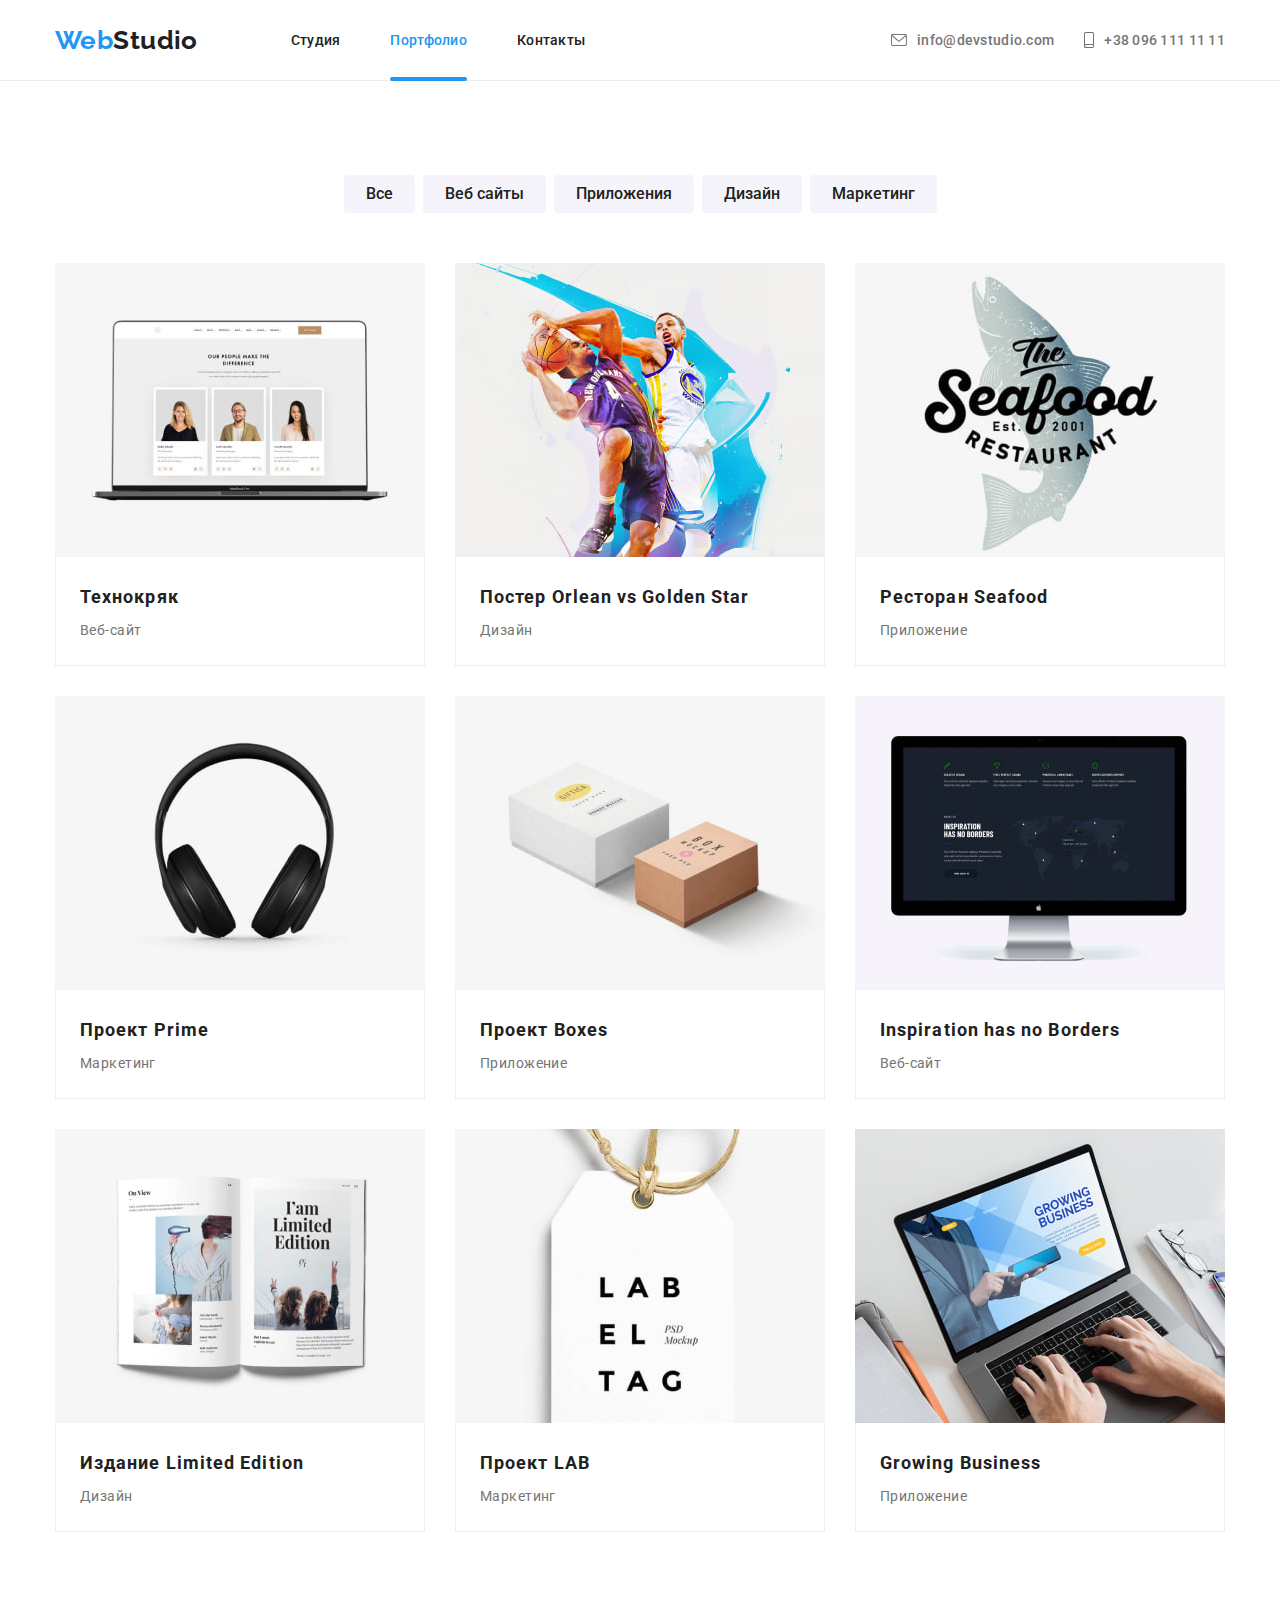
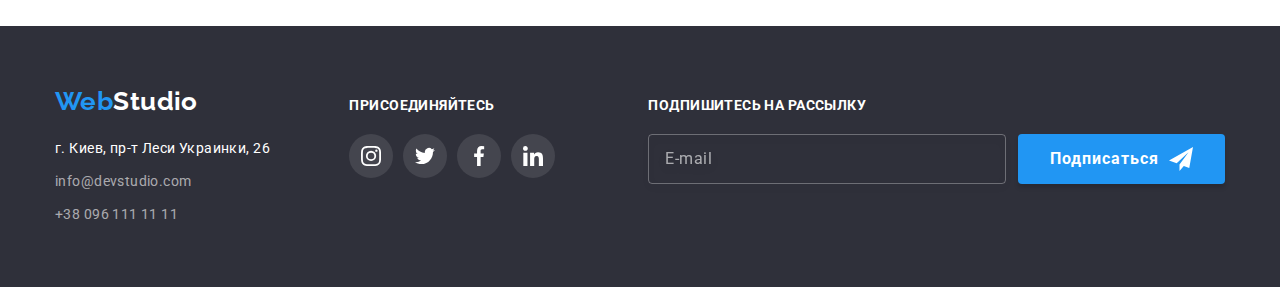
==== portfolio.html @ f42f7c90 "Initial commit" ====
<!DOCTYPE html>
<html lang="ru">
  <head>
    <meta charset="UTF-8" />
    <meta http-equiv="X-UA-Compatible" content="IE=edge" />
    <meta name="viewport" content="width=device-width, initial-scale=1.0" />
    <title>Портфолио</title>
    <link
      href="https://fonts.googleapis.com/css2?family=Raleway:wght@700&family=Roboto:wght@400;500;700;900&display=swap"
      rel="stylesheet"
    />
    <link
      rel="stylesheet"
      href="https://cdnjs.cloudflare.com/ajax/libs/modern-normalize/1.1.0/modern-normalize.min.css"
    />
    <link rel="stylesheet" href="./css/styles.css" />
  </head>
  <body class="body">
    <header class="headder">
      <div class="container header-nav">
        <nav class="nav">
          <a class="logo" href="index.html"
            ><span class="accent-logo" lang="en">Web</span><span lang="en">Studio</span>
          </a>

          <ul class="site-nav">
            <li class="nav-item"><a class="link" href="./index.html">Студия</a></li>
            <li class="nav-item"><a class="link activ" href="./portfolio.html">Портфолио</a></li>
            <li class="nav-item"><a class="link" href="">Контакты</a></li>
          </ul>
        </nav>
        <ul class="contact">
          <li class="contact-item">
            <a class="link" href="emailto:info@devstudio.com" lang="en">
              <svg class="contact-icon" width="16" height="12">
                <use href="./images/icons.svg#icon-mail"></use></svg
              >info@devstudio.com</a
            >
          </li>
          <li class="contact-item">
            <a class="link" href="tel:+380961111111"
              ><svg class="contact-icon" width="10" height="16">
                <use href="./images/icons.svg#icon-smartphone"></use></svg
              >+38 096 111 11 11</a
            >
          </li>
        </ul>
      </div>
    </header>

    <main>
      <section class="portfolio-nav">
        <div class="container">
          <!--скрытый заголовок секции-->
          <h1 class="visually-hidden">Наши проекты</h1>
          <ul class="portfolio-button">
            <li class="item"><button class="button" type="button">Все</button></li>
            <li class="item"><button class="button" type="button">Веб сайты</button></li>
            <li class="item"><button class="button" type="button">Приложения</button></li>
            <li class="item"><button class="button" type="button">Дизайн</button></li>
            <li class="item"><button class="button" type="button">Маркетинг</button></li>
          </ul>

          <ul class="project">
            <li class="card">
              <a class="portfolio" href="">
                <div class="thumb">
                  <img
                    class="img"
                    src="./images/tehnokriak.jpg"
                    alt="Фото на мониторе ноутбука"
                    width="370"
                    height="294"
                  />
                  <p class="img-dropdown">
                    Ресурс предлагает комплексные предложения с разным уровнем функционала и
                    сервисов. Все это позволит посетителю получить исчерпывающие сведения о компании
                    или частном лице.
                  </p>
                </div>
                <div class="project-card">
                  <h2 class="title-project">Технокряк</h2>
                  <p class="title-one">Веб-сайт</p>
                </div>
              </a>
            </li>
            <li class="card">
              <a class="portfolio" href="">
                <div class="thumb">
                  <img
                    class="img"
                    src="./images/basketbol.jpg"
                    alt="Два баскетболиста в прыжке с мячом"
                    width="370"
                    height="294"
                  />
                  <p class="img-dropdown">
                    Ресурс предлагает комплексные предложения с разным уровнем функционала и
                    сервисов. Все это позволит посетителю получить исчерпывающие сведения о компании
                    или частном лице.
                  </p>
                </div>
                <div class="project-card">
                  <h2 class="title-project">Постер <span lang="en">Orlean vs Golden Star</span></h2>
                  <p class="title-one">Дизайн</p>
                </div>
              </a>
            </li>
            <li class="card">
              <a class="portfolio" href="">
                <div class="thumb">
                  <img
                    class="img"
                    src="./images/seafood.jpg"
                    alt="Эмблема ресторана"
                    width="370"
                    height="294"
                  />
                  <p class="img-dropdown">
                    Ресурс предлагает комплексные предложения с разным уровнем функционала и
                    сервисов. Все это позволит посетителю получить исчерпывающие сведения о компании
                    или частном лице.
                  </p>
                </div>
                <div class="project-card">
                  <h2 class="title-project">Ресторан <span lang="en">Seafood</span></h2>
                  <p class="title-one">Приложение</p>
                </div>
              </a>
            </li>
            <li class="card">
              <a class="portfolio" href="">
                <div class="thumb">
                  <img
                    class="img"
                    src="./images/headphone.jpg"
                    alt="Наушники"
                    width="370"
                    height="294"
                  />
                  <p class="img-dropdown">
                    Ресурс предлагает комплексные предложения с разным уровнем функционала и
                    сервисов. Все это позволит посетителю получить исчерпывающие сведения о компании
                    или частном лице.
                  </p>
                </div>
                <div class="project-card">
                  <h2 class="title-project">Проект <span lang="en">Prime</span></h2>
                  <p class="title-one">Маркетинг</p>
                </div>
              </a>
            </li>
            <li class="card">
              <a class="portfolio" href="">
                <div class="thumb">
                  <img class="img" src="./images/box.jpg" alt="Коробки" width="370" height="294" />
                  <p class="img-dropdown">
                    Ресурс предлагает комплексные предложения с разным уровнем функционала и
                    сервисов. Все это позволит посетителю получить исчерпывающие сведения о компании
                    или частном лице.
                  </p>
                </div>
                <div class="project-card">
                  <h2 class="title-project">Проект <span lang="en">Boxes</span></h2>
                  <p class="title-one">Приложение</p>
                </div>
              </a>
            </li>
            <li class="card">
              <a class="portfolio" href="">
                <div class="thumb">
                  <img
                    class="img"
                    src="./images/monitor.jpg"
                    alt="Монитор"
                    width="370"
                    height="294"
                  />
                  <p class="img-dropdown">
                    Ресурс предлагает комплексные предложения с разным уровнем функционала и
                    сервисов. Все это позволит посетителю получить исчерпывающие сведения о компании
                    или частном лице.
                  </p>
                </div>
                <div class="project-card">
                  <h2 class="title-project" lang="en">Inspiration has no Borders</h2>
                  <p class="title-one">Веб-сайт</p>
                </div>
              </a>
            </li>
            <li class="card">
              <a class="portfolio" href="">
                <div class="thumb">
                  <img
                    class="img"
                    src="./images/book.jpg"
                    alt="Раскрытая книга"
                    width="370"
                    height="294"
                  />
                  <p class="img-dropdown">
                    Ресурс предлагает комплексные предложения с разным уровнем функционала и
                    сервисов. Все это позволит посетителю получить исчерпывающие сведения о компании
                    или частном лице.
                  </p>
                </div>
                <div class="project-card">
                  <h2 class="title-project">Издание <span lang="en">Limited Edition</span></h2>
                  <p class="title-one">Дизайн</p>
                </div>
              </a>
            </li>
            <li class="card">
              <a class="portfolio" href="">
                <div class="thumb">
                  <img class="img" src="./images/lab.jpg" alt="Бирка" width="370" height="294" />
                  <p class="img-dropdown">
                    Ресурс предлагает комплексные предложения с разным уровнем функционала и
                    сервисов. Все это позволит посетителю получить исчерпывающие сведения о компании
                    или частном лице.
                  </p>
                </div>
                <div class="project-card">
                  <h2 class="title-project">Проект <span lang="en">LAB</span></h2>
                  <p class="title-one">Маркетинг</p>
                </div>
              </a>
            </li>
            <li class="card">
              <a class="portfolio" href="">
                <div class="thumb">
                  <img
                    class="img"
                    src="./images/laptop.jpg"
                    alt="Человек работает за ноутбуком"
                    width="370"
                    height="294"
                  />
                  <p class="img-dropdown">
                    Ресурс предлагает комплексные предложения с разным уровнем функционала и
                    сервисов. Все это позволит посетителю получить исчерпывающие сведения о компании
                    или частном лице.
                  </p>
                </div>
                <div class="project-card">
                  <h2 class="title-project" lang="en">Growing Business</h2>
                  <p class="title-one">Приложение</p>
                </div>
              </a>
            </li>
          </ul>
        </div>
      </section>
    </main>

    <footer class="footer">
      <div class="container footer-container">
        <div class="footer-address">
          <a class="logo" href="index.html"
            ><span class="accent-logo" lang="en">Web</span><span lang="en">Studio</span>
          </a>
          <address class="address">
            <p class="location">г. Киев, пр-т Леси Украинки, 26</p>
            <ul class="address-footer">
              <li class="footer-link">
                <a class="link" href="emailto:info@devstudio.com" lang="en">info@devstudio.com</a>
              </li>
              <li class="footer-link">
                <a class="link" href="tel:+380961111111">+38 096 111 11 11</a>
              </li>
            </ul>
          </address>
        </div>

        <div class="join">
          <h2 class="join-title">присоединяйтесь</h2>
          <ul class="socials">
            <li class="social-item footter-item">
              <a href="https://www.instagram.com/" class="social-links"
                ><svg class="socials-icon footter-icon" width="20" height="20">
                  <use href="./images/icons.svg#icon-instagram"></use></svg
              ></a>
            </li>
            <li class="social-item footter-item">
              <a href="https://twitter.com/" class="social-links"
                ><svg class="socials-icon footter-icon" width="20" height="20">
                  <use href="./images/icons.svg#icon-twitter"></use></svg
              ></a>
            </li>
            <li class="social-item footter-item">
              <a href="https://www.facebook.com/" class="social-links"
                ><svg class="socials-icon footter-icon" width="20" height="20">
                  <use href="./images/icons.svg#icon-facebook"></use></svg
              ></a>
            </li>
            <li class="social-item footter-item">
              <a href="https://www.linkedin.com/" class="social-links"
                ><svg class="socials-icon footter-icon" width="20" height="20">
                  <use href="./images/icons.svg#icon-linkedin"></use></svg
              ></a>
            </li>
          </ul>
        </div>

        <form name="footter-mail">
          <h2 class="join-title">Подпишитесь на рассылку</h2>

          <div class="footter-group" role="group">
            <label for="user_email"></label>
            <input
              required
              class="footter-mail"
              type="email"
              name="email"
              id="user_email"
              placeholder="E-mail"
            />
            <button class="button-hero footter-button" type="submit">
              Подписаться<svg class="footer-icon" width="24" height="24">
                <use href="./images/icons.svg#icon-footter-send"></use>
              </svg>
            </button>
          </div>
        </form>
      </div>
    </footer>
  </body>
</html>
---- css/styles.css ----
:root {
  --primary-text-color: #757575;
  --title-text-color: #212121;
  --accent-color: #2196f3;
  --primary-white-color: #ffffff;
  --background-second-color: #f5f4fa;
  --address-footer-color: rgba(255, 255, 255, 0.6);
  --background-hero-footer: #2f303a;
  --border-hedder-color: #ececec;
  --border-cards-portfolio: #eeeeee;
  --button-focus-color: #188ce8;
  --box-shadow-port: 0px 3px 1px rgba(0, 0, 0, 0.1), 0px 1px 2px rgba(0, 0, 0, 0.08),
    0px 2px 2px rgba(0, 0, 0, 0.12);
  --backgroud-hero: #c4c4c4;
  --icon-color: #afb1b8;
  --footer-social-color: rgba(255, 255, 255, 0.1);
  --background-work-desc: rgba(47, 48, 58, 0.8);
  --background-portfolio-img: rgba(33, 150, 243, 0.9);
  --background-backdrop: rgba(0, 0, 0, 0.2);
  --box-shadow-modal: 0px 1px 3px rgba(0, 0, 0, 0.12), 0px 1px 1px rgba(0, 0, 0, 0.14),
    0px 2px 1px rgba(0, 0, 0, 0.2);
  --border-model-button: rgba(0, 0, 0, 0.1);
  --background
  --border-footter-mail: rgba(255, 255, 255, 0.3);
  --button-shadow: 0px 4px 4px rgba(0, 0, 0, 0.15);
  --border-form: rgba(33, 33, 33, 0.2);
  --placeholder-color: rgba(117, 117, 117, 0.5);
  --modal-button: #000000;
  --portfolio-box-shadow: 0px 1px 1px rgba(0, 0, 0, 0.12), 0px 4px 4px rgba(0, 0, 0, 0.06),
    1px 4px 6px rgba(0, 0, 0, 0.16);
}


h1,
h2,
h3,
p,
ul {
  margin-top: 0;
  margin-bottom: 0;
  padding-left: 0;
}
.body {
  font-family: roboto, sans-serif;
  font-size: 14px;
  line-height: 1.71;
  letter-spacing: 0.03em;
  background-color: var(--primary-white-color);
  color: var(--primary-text-color);
}

ul {
  list-style: none;
}

.container {
  margin-left: auto;
  margin-right: auto;
  width: 1200px;
  padding-left: 15px;
  padding-right: 15px;
}

/*Шапка сайта*/
.header-nav {
  display: flex;
  align-items: center;
}
.nav {
  display: flex;
  align-items: center;
}
.site-nav {
  display: flex;
  margin-left: 93px;
}

.nav-item + .nav-item {
  margin-left: 50px;
}

.contact {
  display: flex;
  margin-left: auto;
}

.contact-item + .contact-item {
  margin-left: 30px;
}

.headder {
  border-bottom: 1px solid var(--border-hedder-color);
}

.headder .logo {
  padding-top: 25px;
  padding-bottom: 24px;
}
.logo {
  font-family: raleway, sans-serif;
  font-weight: 700;
  font-size: 26px;
  line-height: 1.19;
  text-decoration: none;
  color: var(--title-text-color);
  transition: color 250ms cubic-bezier(0.4, 0, 0.2, 1);
}

.logo:hover,
.logo:focus {
  color: var(--accent-color);
}

.accent-logo {
  color: var(--accent-color);
}

.site-nav .link {
  display: block;
  padding-top: 32px;
  padding-bottom: 32px;
  font-weight: 500;
  line-height: 1.17;
  letter-spacing: 0.02em;
  text-decoration: none;
  color: var(--title-text-color);
  transition: color 250ms cubic-bezier(0.4, 0, 0.2, 1);
}

.site-nav .link:hover,
.site-nav .link:focus {
  color: var(--accent-color);
}
.contact .link {
  display: block;
  font-weight: 500;
  line-height: 1.17;
  letter-spacing: 0.02em;
  text-decoration: none;
  color: var(--primary-text-color);
  transition: color 250ms cubic-bezier(0.4, 0, 0.2, 1);
}
.contact .link:hover,
.contact .link:focus {
  color: var(--accent-color);
}
.site-nav .activ {
  color: var(--accent-color);
}

.nav-item {
  position: relative;
}

.site-nav .activ::after {
  position: absolute;
  content: '';
  height: 4px;
  width: 100%;
  left: 0;
  bottom: -1px;
  border-radius: 2px;
  background-color: var(--accent-color);
}

.contact-item {
  display: flex;
  align-items: center;
}
.contact-item .link {
  display: flex;
  align-items: center;
  padding-top: 32px;
  padding-bottom: 32px;
}

.contact .contact-icon {
  margin-right: 10px;
  fill: currentColor;
}

/*секция hero*/
.hero {
  margin-left: auto;
  margin-right: auto;
  padding-top: 200px;
  padding-bottom: 200px;
  background-image: linear-gradient(to right, rgba(47, 48, 58, 0.4), rgba(47, 48, 58, 0.4)),
    url(../images/hero-background.jpg);
  background-repeat: no-repeat;
  background-position: center;
  background-size: cover;
  height: 600px;
  max-width: 1600px;
  text-align: center;
  background-color: var(--backgroud-hero);
}

.hero-title {
  margin-bottom: 30px;
  font-weight: 900;
  font-size: 44px;
  line-height: 1.36;
  letter-spacing: 0.06em;
  text-transform: uppercase;
  color: var(--primary-white-color);
}
.button-hero {
  padding: 10px 32px;
  border: none;
  border-radius: 4px;
  cursor: pointer;
  font-weight: 700;
  font-size: 16px;
  line-height: 1.88;
  letter-spacing: 0.06em;
  background-color: var(--accent-color);
  box-shadow: var(--button-shadow);
  color: var(--primary-white-color);
  transition: background-color 250ms cubic-bezier(0.4, 0, 0.2, 1);
  font-family: inherit; 
 }
.button-hero:hover,
.button-hero:focus {
  background-color: var(--button-focus-color);
}

/*секция benefits*/
.feature-list {
  display: flex;
}
.feature-list .item + .item {
  margin-left: 30px;
}

.benefits {
  padding-top: 94px;
  padding-bottom: 94px;
}
.visually-hidden {
  position: absolute;
  width: 1px;
  height: 1px;
  margin: -1px;
  border: 0;
  padding: 0;
  white-space: nowrap;
  clip-path: inset(100%);
  clip: rect(0 0 0 0);
  overflow: hidden;
}

.feature {
  display: flex;
  align-items: center;
  justify-content: center;
  background-color: var(--background-second-color);
  width: 270px;
  height: 120px;
  margin-bottom: 30px;
}

.feature-list .item {
  width: 270px;
}
.feature-list .title {
  font-weight: 700;
  font-size: 14px;
  line-height: 1.14;
  text-transform: uppercase;
  margin-bottom: 10px;
}

/*секция work*/
.work-img {
  display: flex;
  max-width: 100%;
}
.work-img .item + .item {
  margin-left: 30px;
}
.work {
  padding-bottom: 94px;
}

.section-title {
  font-weight: 700;
  font-size: 36px;
  line-height: 1.17;
  margin-bottom: 50px;
}
.work .thumb {
  position: relative;
}

.img-desc {
  display: flex;
  justify-content: center;
  align-items: center;
  position: absolute;
  left: 0;
  bottom: 0;
  width: 100%;
  height: 70px;
  background-color: var(--background-work-desc);
  font-weight: 700;
  line-height: 1.14;
  text-transform: uppercase;
  color: var(--primary-white-color);
}

/*секция our-team*/
.team {
  display: flex;
}
.photo + .photo {
  margin-left: 30px;
}
.our-team {
  padding-top: 94px;
  padding-bottom: 94px;
  background-color: var(--background-second-color);
}
.section-title {
  text-align: center;
  margin-bottom: 50px;
  color: var(--title-text-color);
}
.photo {
  width: 270px;
  box-shadow: 0px 1px 3px rgba(0, 0, 0, 0.12), 0px 1px 1px rgba(0, 0, 0, 0.14),
    0px 2px 1px rgba(0, 0, 0, 0.2);
}
.img {
  display: block;
  max-width: 100%;
  height: auto;
}
.team-photo {
  padding: 30px 32px;
  border-radius: 0px 0px 4px 4px;
  background-color: var(--primary-white-color);
}
.team .title {
  font-weight: 500;
  font-size: 16px;
  line-height: 1.19;
  margin-bottom: 10px;
  text-align: center;
  color: var(--title-text-color);
}
.team .position {
  font-size: 16px;
  line-height: 1.19;
  text-align: center;
  margin-bottom: 16px;
}
.feature-list .title {
  color: var(--title-text-color);
}

.socials {
  display: flex;
  width: 206px;
  height: 44px;
}

.social-item:not(:last-child) {
  margin-right: 10px;
}

.social-links {
  display: flex;
  justify-content: center;
  align-items: center;
  border-radius: 50%;
  width: 44px;
  height: 44px;
  fill: var(--icon-color);
  transition: fill 250ms cubic-bezier(0.4, 0, 0.2, 1), background-color 250ms cubic-bezier(0.4, 0, 0.2, 1);
}
.social-links:hover,
.social-links:focus {
  fill: var(--primary-white-color);
  background-color: var(--accent-color);
}

/*clients*/
.clients {
  padding-top: 94px;
  padding-bottom: 94px;
}
.clients-list {
  display: flex;
  justify-content: center;
  align-items: center;
}

.clients-links {
  display: flex;
  border: 1px solid var(--icon-color);
  border-radius: 4px;
  width: 170px;
  height: 92px;
  justify-content: center;
  align-items: center;
  fill: var(--icon-color);
  transition: fill 250ms cubic-bezier(0.4, 0, 0.2, 1), border 250ms cubic-bezier(0.4, 0, 0.2, 1);
}
.clients-item:not(:last-child) {
  margin-right: 30px;
}
.clients-links:hover,
.clients-links:focus {
  border: 1px solid var(--accent-color);
  fill: var(--accent-color);
}

/*footer*/
.footer-container {
  display: flex;
  align-items: baseline;
}
.footer-address {
  margin-right: 70px;
  width: 231px;
}

.footer .logo {
  display: block;
  margin-bottom: 20px;
  color: var(--primary-white-color);
  transition: color 250ms cubic-bezier(0.4, 0, 0.2, 1);
}
.footer .logo:hover,
.footer .logo:focus {
  color: var(--accent-color);
}
.footer {
  padding-top: 60px;
  padding-bottom: 60px;
  background-color: var(--background-hero-footer);
}
.address {
  font-style: normal;
}

.footer .location {
  margin-bottom: 9px;
  color: var(--primary-white-color);
}
.address-footer .link {
  display: inline-block;
  text-decoration: none;
  color: var(--address-footer-color);
  transition: color 250ms cubic-bezier(0.4, 0, 0.2, 1);
}
.address-footer .link:hover,
.address-footer .link:focus {
  color: var(--accent-color);
}
.footer-link:not(:last-child) {
  margin-bottom: 9px;
}
.join {
  margin-right: 93px;
  width: 206px;
}
.join-title {
  margin-bottom: 20px;
  color: var(--primary-white-color);
  font-weight: 700;
  font-size: 14px;
  line-height: 1.14;
  text-transform: uppercase;
}

.footter-item {
  border-radius: 50%;
  background-color: var(--footer-social-color);
}
.footter-icon {
  fill: var(--primary-white-color);
}

.footter-group {
  display: flex;
}

.footter-mail {
  padding: 15px 16px;
  margin-right: 12px;
  width: 358px;
  height: 50px;
  background-color: var(--background-footter-mail);
  border: 1px solid rgba(255, 255, 255, 0.3);
  filter: drop-shadow(0px 4px 4px rgba(0, 0, 0, 0.15));
  border-radius: 4px;
  transition: border 250ms cubic-bezier(0.4, 0, 0.2, 1);
}
.footter-mail::placeholder {
  font-size: 16px;
  line-height: 1.25;
  letter-spacing: 0.03em;
  color: var(--address-footer-color);
}
.footter-mail:hover,
.footter-mail:focus {
  border: 1px solid var(--accent-color);
}
.footter-button {
  display: flex;
  justify-content: center;
  align-items: center;
  }
.footer-icon{
  margin-left: 10px;
}


/*Страница Портфолио*/

.portfolio-nav {
  padding-top: 94px;
  padding-bottom: 94px;
}
.portfolio {
  text-decoration: none;
}
/*кнопки навигации портфолио*/
.portfolio-button {
  display: flex;
  justify-content: center;
  margin-bottom: 50px;
}
.portfolio-button .item + .item {
  margin-left: 8px;
}

.portfolio-nav .button {
  border: none;
  border-radius: 4px;
  font-family: inherit;
  font-weight: 500;
  font-size: 16px;
  line-height: 1.63;
  cursor: pointer;
  text-align: center;
  padding: 6px 22px;
  display: block;
  background-color: var(--background-second-color);
  color: var(--title-text-color);
  transition: background-color 250ms cubic-bezier(0.4, 0, 0.2, 1),
    color 250ms cubic-bezier(0.4, 0, 0.2, 1), box-shadow 250ms cubic-bezier(0.4, 0, 0.2, 1);
}
.portfolio-nav .button:hover,
.portfolio-nav .button:focus {
  background-color: var(--accent-color);
  color: var(--primary-white-color);
  box-shadow: var(--box-shadow-port);
}

/*секция картинок-ссылок*/
.project {
  display: flex;
  flex-wrap: wrap;
}

.project .card {
  width: calc((100% - 60px) / 3);
  margin-right: 30px;
  margin-bottom: 30px;
}

.card .portfolio {
  display: block;
  transition: box-shadow 250ms cubic-bezier(0.4, 0, 0.2, 1);
}

.card .portfolio:hover,
.card .portfolio:focus {
  box-shadow: var(--portfolio-box-shadow);
}

.project .card:nth-child(3n) {
  margin-right: 0;
}
.project .card:nth-last-child(-n + 3) {
  margin-bottom: 0px;
}

.project .title-project {
  font-size: 18px;
  line-height: 2;
  letter-spacing: 0.06em;
  margin-bottom: 4px;
  color: var(--title-text-color);
}
.project .title-one {
  color: var(--primary-text-color);
}
.project-card {
  padding: 22px 24px;
  border-left: 1px solid var(--border-cards-portfolio);
  border-right: 1px solid var(--border-cards-portfolio);
  border-bottom: 1px solid var(--border-cards-portfolio);
}
.portfolio .thumb {
  position: relative;
  overflow: hidden;
}

.img-dropdown {
  position: absolute;
  display: flex;
  justify-content: center;
  align-items: center;
  padding: 63px 24px;
  top: 0;
  left: 0;
  width: 100%;
  height: 100%;
  background-color: var(--background-portfolio-img);
  font-size: 18px;
  line-height: 1.56;
  color: var(--primary-white-color);
  transform: translateY(100%);
  transition: transform 250ms cubic-bezier(0.4, 0, 0.2, 1);
}
.card .portfolio:hover .img-dropdown,
.card .portfolio:focus .img-dropdown {
  transform: translateY(0);
}

/*модальное окно*/
.backdrop {
  position: fixed;
  top: 0;
  left: 0;
  width: 100%;
  height: 100%;
  background-color: var(--background-backdrop);
  opacity: 1;
  transition: opacity 250ms cubic-bezier(0.4, 0, 0.2, 1), visibility 250ms cubic-bezier(0.4, 0, 0.2, 1);
}
.backdrop.is-hidden {
  visibility: hidden;
  opacity: 0;
  pointer-events: none;
}

.backdrop.is-hidden .modal {
  transform: translate(-50%, -50%) scale(0);
}

.modal {
  padding: 40px;
  position: absolute;
  top: 50%;
  left: 50%;
  min-width: 528px;
  min-height: 581px;
  background-color: var(--primary-white-color);
  box-shadow: var(--box-shadow-modal);
  border-radius: 4px;
  opacity: 1;
  transform: translate(-50%, -50%) scale(1);
  transition: transform 250ms cubic-bezier(0.4, 0, 0.2, 1);
}

.modal-button {
  display: flex;
  justify-content: center;
  align-items: center;
  position: absolute;
  padding: 0;
  top: 8px;
  right: 8px;
  width: 30px;
  height: 30px;
  border: 1px solid var(--border-model-button);
  border-radius: 50%;
  background-color: var(--primary-white-color);
  cursor: pointer;
  fill: var(--modal-button);
  transition: fill 250ms cubic-bezier(0.4, 0, 0.2, 1);
}
.modal-button:hover,
.modal-button:focus {
  fill: var(--accent-color);
}

.modal-title {
  margin-bottom: 12px;
  color: var(--title-text-color);
  font-weight: 700;
  font-size: 20px;
  line-height: 1.15;
  text-align: center;
  letter-spacing: 0.03em;
}
.form {
  text-align: center;
}
.form-field {
  display: flex;
  flex-direction: column;
  margin-bottom: 10px;
 }
 
.input {
  padding: 12px 16px 12px 42px;
  width: 100%;
  height: 40px;
  border: 1px solid var(--border-form);
  border-radius: 4px;
  cursor: pointer;
  transition: border 250ms cubic-bezier(0.4, 0, 0.2, 1), outline-color 250ms cubic-bezier(0.4, 0, 0.2, 1), fill 250ms cubic-bezier(0.4, 0, 0.2, 1);
} 

.input:hover,
.input:focus {
  border: 1px solid var(--accent-color);
  outline-color: var(--accent-color);
  }

.input:focus-within > .form-icon {
  fill: var(--accent-color);
} 
.input:hover ~ .form-icon {
  fill: var(--accent-color);
} 

.input-thumb {
  position: relative;
 } 
 .form-icon {
  position: absolute;
  top: 50%;
  left: 12px;
  transform: translateY(-50%); 
  cursor: pointer;
  fill: var(--title-text-color);
  transition: fill 250ms cubic-bezier(0.4, 0, 0.2, 1);
 } 

.textarea {
  padding: 12px 16px;
  border: 1px solid var(--border-form);
  border-radius: 4px;
  resize: none;
  width: 100%;
  height: 120px;
  cursor: pointer;
  transition: border 250ms cubic-bezier(0.4, 0, 0.2, 1), outline-color 250ms cubic-bezier(0.4, 0, 0.2, 1);
}

.textarea::placeholder {
  font-size: 12px;
  line-height: 1.17;
  letter-spacing: 0.01em;
  color: var(--placeholder-color);
}
.textarea:hover,
.textarea:focus {
  border: 1px solid var(--accent-color);
  outline-color: var(--accent-color);
  }
.form-comment {
  margin-bottom: 20px;
}
.form-checkbox {
  margin-bottom: 30px;
}
.icon-check{
  margin-right: 4px; 
  width: 16px;
  height: 15px;
  border: 2px solid var(--title-text-color);
  border-radius: 2px;
}
.license:checked + .icon-check{
  background-color: var(--accent-color);
  border-color: var(--accent-color);
  background-origin: border-box;
}
.license:focus + .icon-check{
  border-color: var(--accent-color);
}
.form-text {
  text-align: left;
  margin-bottom: 4px;
  font-size: 12px;
  line-height: 1.17;
  letter-spacing: 0.01em;
  color: var(--primary-text-color);
}
.form-license {
  display: flex;
  align-items: center;
  justify-content: center;
  font-size: 14px;
  line-height: 1.17;
  letter-spacing: 0.03em;
  color: var(--primary-text-color);
  cursor: pointer;
}
.conditions {
  color: var(--accent-color);
  text-decoration-line: underline;
}

.license {
  appearance:none;
  position: absolute;
}
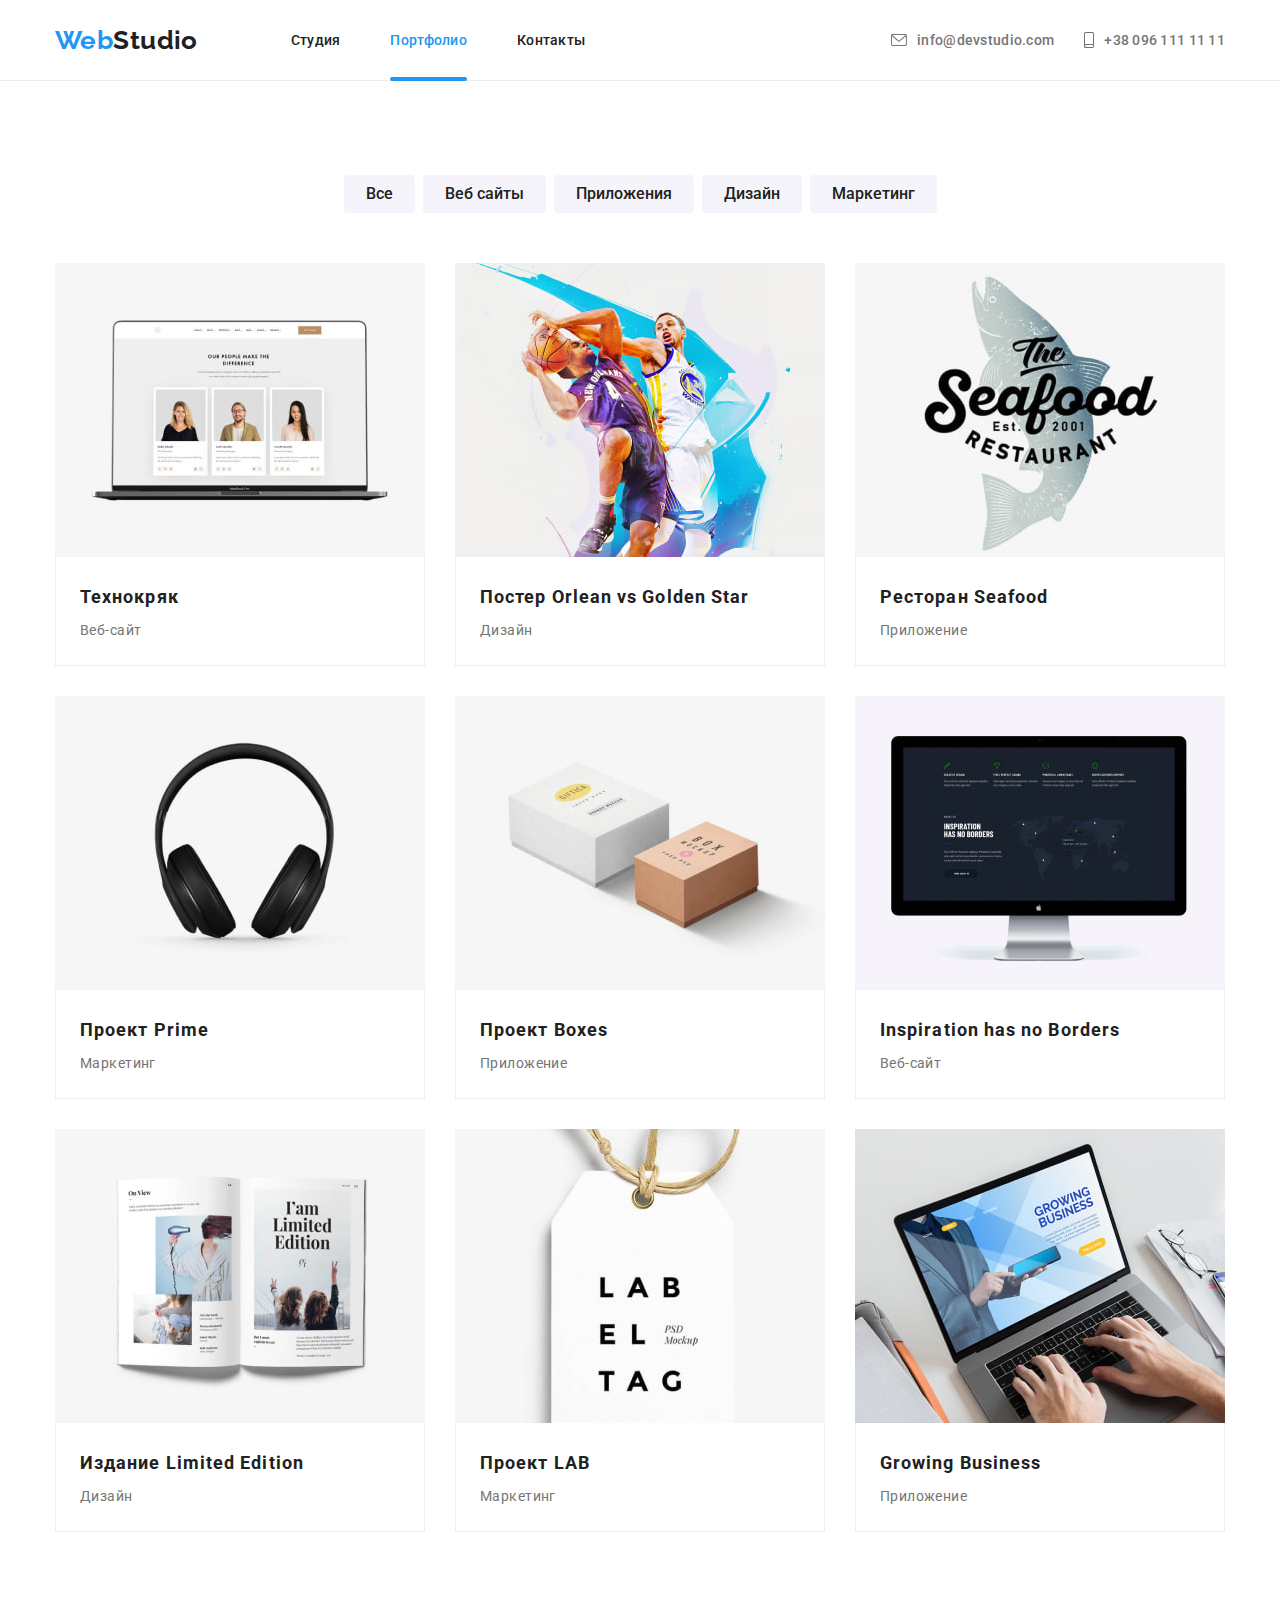
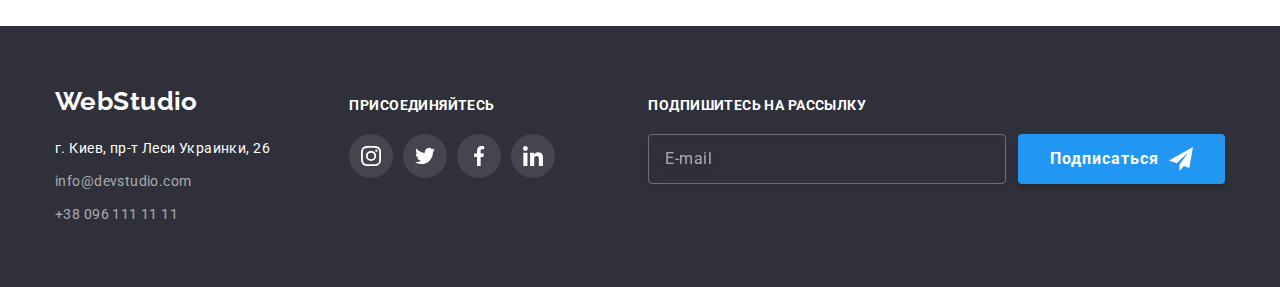
==== commit 2876261d: "BEM site-nav" ====
--- a/portfolio.html
+++ b/portfolio.html
@@ -17,18 +17,23 @@
   </head>
   <body class="body">
     <header class="headder">
-      <div class="container header-nav">
+      <div class="container headder__container">
         <nav class="nav">
-          <a class="logo" href="index.html"
-            ><span class="accent-logo" lang="en">Web</span><span lang="en">Studio</span>
+          <a class="logo headder__logo" href="index.html"
+            ><span class="logo--accent" lang="en">Web</span><span lang="en">Studio</span>
           </a>
 
           <ul class="site-nav">
-            <li class="nav-item"><a class="link" href="./index.html">Студия</a></li>
-            <li class="nav-item"><a class="link activ" href="./portfolio.html">Портфолио</a></li>
-            <li class="nav-item"><a class="link" href="">Контакты</a></li>
+            <li class="site-nav__item">
+              <a class="site-nav__link" href="./index.html">Студия</a>
+            </li>
+            <li class="site-nav__item">
+              <a class="site-nav__link site-nav__link--activ" href="./portfolio.html">Портфолио</a>
+            </li>
+            <li class="site-nav__item"><a class="site-nav__link" href="">Контакты</a></li>
           </ul>
         </nav>
+
         <ul class="contact">
           <li class="contact-item">
             <a class="link" href="emailto:info@devstudio.com" lang="en">
--- a/css/styles.css
+++ b/css/styles.css
@@ -62,7 +62,7 @@
 }
 
 /*Шапка сайта*/
-.header-nav {
+.headder__container {
   display: flex;
   align-items: center;
 }
@@ -75,7 +75,7 @@
   margin-left: 93px;
 }
 
-.nav-item + .nav-item {
+.site-nav__item + .site-nav__item {
   margin-left: 50px;
 }
 
@@ -92,7 +92,7 @@
   border-bottom: 1px solid var(--border-hedder-color);
 }
 
-.headder .logo {
+.headder__logo {
   padding-top: 25px;
   padding-bottom: 24px;
 }
@@ -111,11 +111,11 @@
   color: var(--accent-color);
 }
 
-.accent-logo {
+.logo--accent {
   color: var(--accent-color);
 }
 
-.site-nav .link {
+.site-nav__link {
   display: block;
   padding-top: 32px;
   padding-bottom: 32px;
@@ -127,8 +127,8 @@
   transition: color 250ms cubic-bezier(0.4, 0, 0.2, 1);
 }
 
-.site-nav .link:hover,
-.site-nav .link:focus {
+.site-nav__link:hover,
+.site-nav__link:focus {
   color: var(--accent-color);
 }
 .contact .link {
@@ -144,15 +144,16 @@
 .contact .link:focus {
   color: var(--accent-color);
 }
-.site-nav .activ {
+
+.site-nav__item {
+  position: relative;
+}
+
+.site-nav__link--activ {
   color: var(--accent-color);
 }
 
-.nav-item {
-  position: relative;
-}
-
-.site-nav .activ::after {
+.site-nav__link--activ::after {
   position: absolute;
   content: '';
   height: 4px;
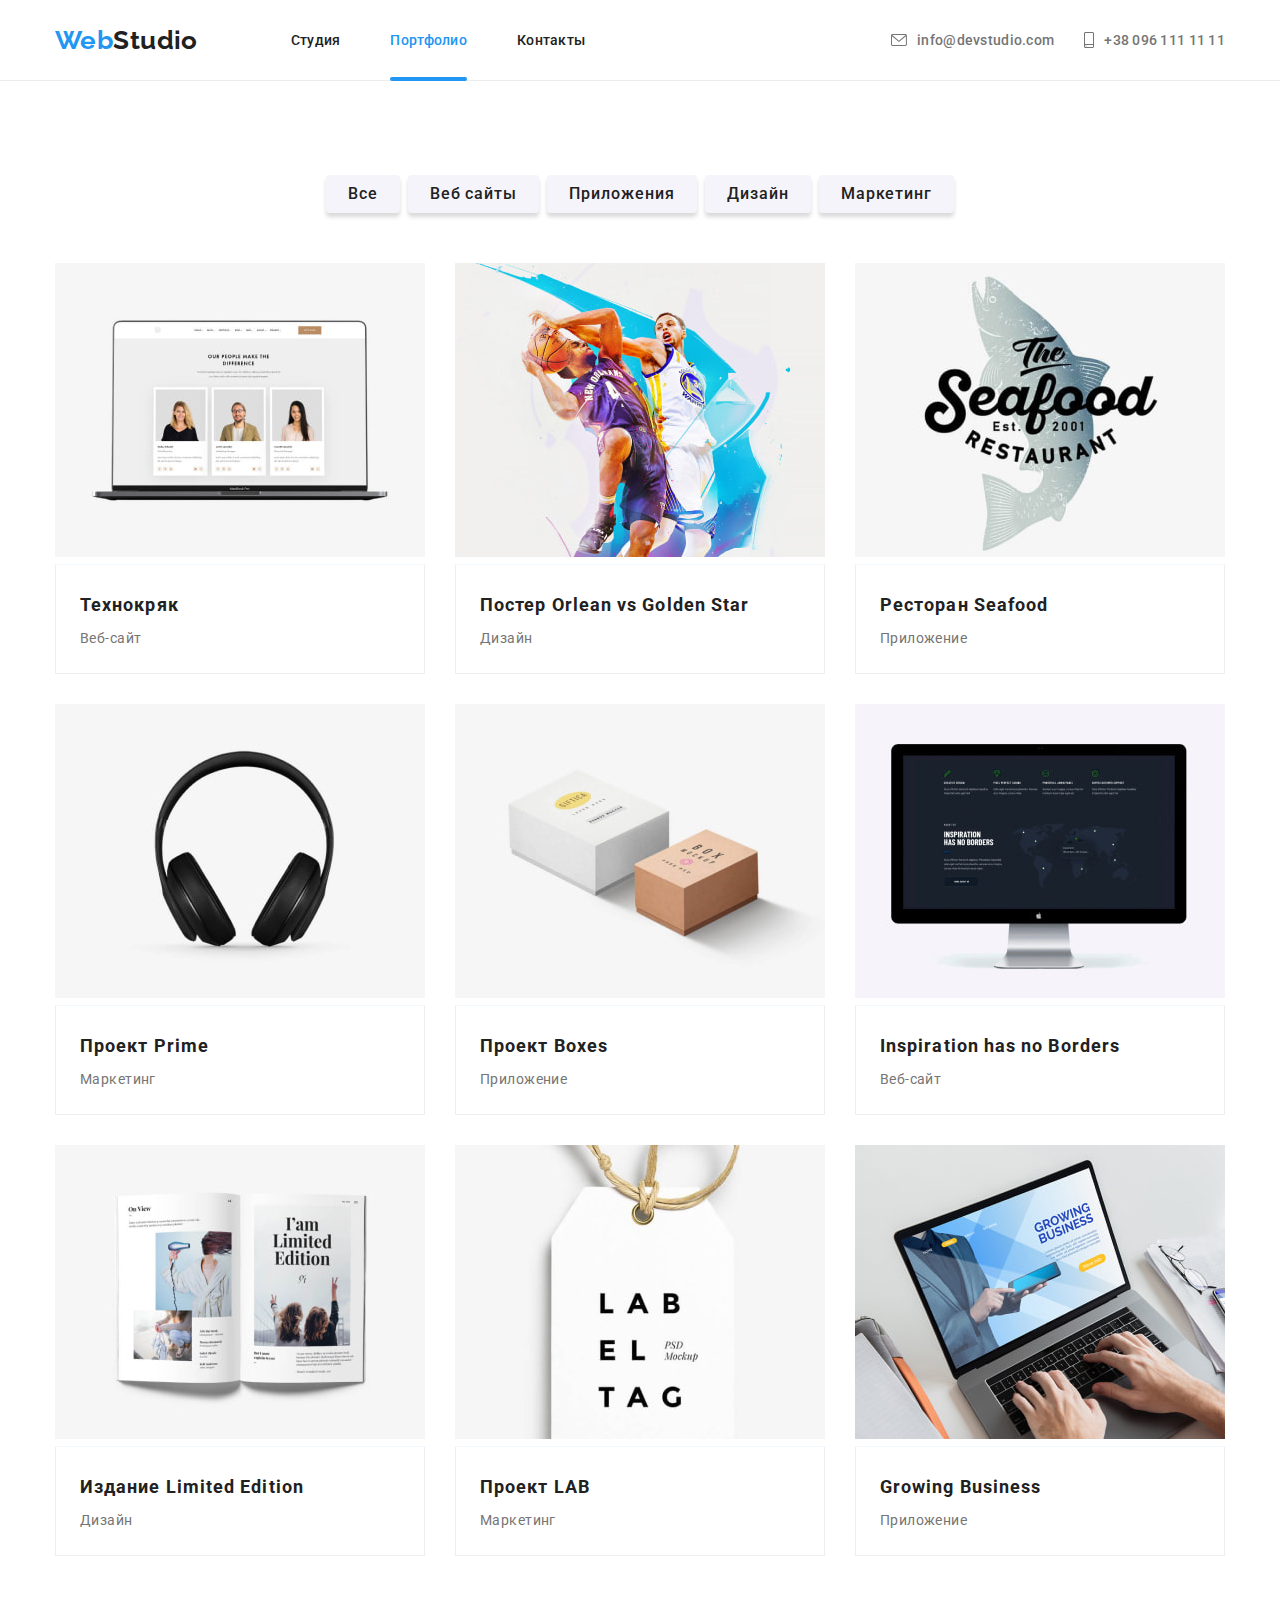
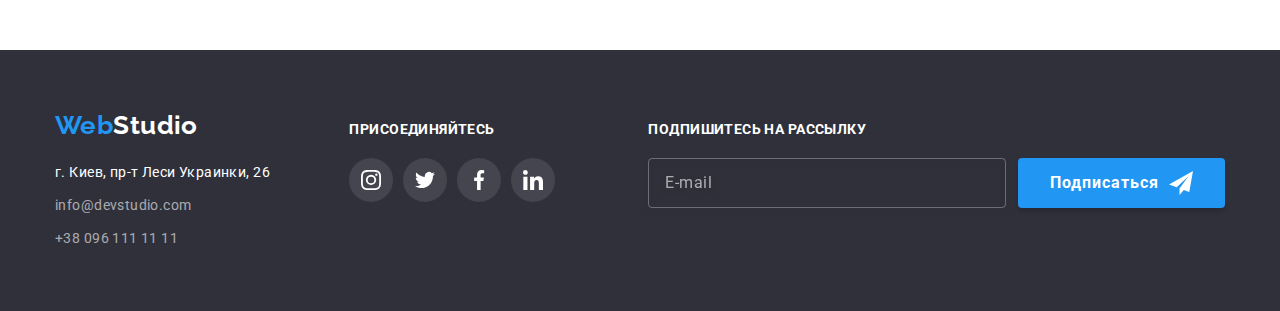
==== commit f97a99df: "BEM index.html" ====
--- a/portfolio.html
+++ b/portfolio.html
@@ -35,16 +35,16 @@
         </nav>
 
         <ul class="contact">
-          <li class="contact-item">
-            <a class="link" href="emailto:info@devstudio.com" lang="en">
-              <svg class="contact-icon" width="16" height="12">
+          <li class="contact__item">
+            <a class="contact__link" href="emailto:info@devstudio.com" lang="en">
+              <svg class="contact__icon" width="16" height="12">
                 <use href="./images/icons.svg#icon-mail"></use></svg
               >info@devstudio.com</a
             >
           </li>
-          <li class="contact-item">
-            <a class="link" href="tel:+380961111111"
-              ><svg class="contact-icon" width="10" height="16">
+          <li class="contact__item">
+            <a class="contact__link" href="tel:+380961111111"
+              ><svg class="contact__icon" width="10" height="16">
                 <use href="./images/icons.svg#icon-smartphone"></use></svg
               >+38 096 111 11 11</a
             >
@@ -259,69 +259,72 @@
     </main>
 
     <footer class="footer">
-      <div class="container footer-container">
-        <div class="footer-address">
-          <a class="logo" href="index.html"
-            ><span class="accent-logo" lang="en">Web</span><span lang="en">Studio</span>
+      <div class="container footer__container">
+        <div class="footer__address">
+          <a class="logo footer__logo" href="index.html"
+            ><span class="logo--accent" lang="en">Web</span><span lang="en">Studio</span>
           </a>
+
           <address class="address">
-            <p class="location">г. Киев, пр-т Леси Украинки, 26</p>
-            <ul class="address-footer">
-              <li class="footer-link">
-                <a class="link" href="emailto:info@devstudio.com" lang="en">info@devstudio.com</a>
+            <p class="address__title">г. Киев, пр-т Леси Украинки, 26</p>
+            <ul class="address__list">
+              <li class="address__item">
+                <a class="address__link" href="emailto:info@devstudio.com" lang="en"
+                  >info@devstudio.com</a
+                >
               </li>
-              <li class="footer-link">
-                <a class="link" href="tel:+380961111111">+38 096 111 11 11</a>
+              <li class="address__item">
+                <a class="address__link" href="tel:+380961111111">+38 096 111 11 11</a>
               </li>
             </ul>
           </address>
         </div>
 
         <div class="join">
-          <h2 class="join-title">присоединяйтесь</h2>
+          <h2 class="footer__title">присоединяйтесь</h2>
           <ul class="socials">
-            <li class="social-item footter-item">
-              <a href="https://www.instagram.com/" class="social-links"
-                ><svg class="socials-icon footter-icon" width="20" height="20">
+            <li class="social__item join__item">
+              <a href="https://www.instagram.com/" class="social__links"
+                ><svg class="join__icon" width="20" height="20">
                   <use href="./images/icons.svg#icon-instagram"></use></svg
               ></a>
             </li>
-            <li class="social-item footter-item">
-              <a href="https://twitter.com/" class="social-links"
-                ><svg class="socials-icon footter-icon" width="20" height="20">
+            <li class="social__item join__item">
+              <a href="https://twitter.com/" class="social__links"
+                ><svg class="join__icon" width="20" height="20">
                   <use href="./images/icons.svg#icon-twitter"></use></svg
               ></a>
             </li>
-            <li class="social-item footter-item">
-              <a href="https://www.facebook.com/" class="social-links"
-                ><svg class="socials-icon footter-icon" width="20" height="20">
+            <li class="social__item join__item">
+              <a href="https://www.facebook.com/" class="social__links"
+                ><svg class="join__icon" width="20" height="20">
                   <use href="./images/icons.svg#icon-facebook"></use></svg
               ></a>
             </li>
-            <li class="social-item footter-item">
-              <a href="https://www.linkedin.com/" class="social-links"
-                ><svg class="socials-icon footter-icon" width="20" height="20">
+            <li class="social__item join__item">
+              <a href="https://www.linkedin.com/" class="social__links"
+                ><svg class="join__icon" width="20" height="20">
                   <use href="./images/icons.svg#icon-linkedin"></use></svg
               ></a>
             </li>
           </ul>
         </div>
 
-        <form name="footter-mail">
-          <h2 class="join-title">Подпишитесь на рассылку</h2>
-
-          <div class="footter-group" role="group">
+        <form>
+          <h2 class="footer__title">Подпишитесь на рассылку</h2>
+
+          <div class="footer-form" role="group">
             <label for="user_email"></label>
             <input
               required
-              class="footter-mail"
+              class="footer-form__mail"
               type="email"
               name="email"
               id="user_email"
               placeholder="E-mail"
             />
-            <button class="button-hero footter-button" type="submit">
-              Подписаться<svg class="footer-icon" width="24" height="24">
+            <button class="button footer-form__button" type="submit">
+              Подписаться<svg class="footer-form__icon" width="24" height="24">
                 <use href="./images/icons.svg#icon-footter-send"></use>
               </svg>
             </button>
--- a/css/styles.css
+++ b/css/styles.css
@@ -66,27 +66,6 @@
   display: flex;
   align-items: center;
 }
-.nav {
-  display: flex;
-  align-items: center;
-}
-.site-nav {
-  display: flex;
-  margin-left: 93px;
-}
-
-.site-nav__item + .site-nav__item {
-  margin-left: 50px;
-}
-
-.contact {
-  display: flex;
-  margin-left: auto;
-}
-
-.contact-item + .contact-item {
-  margin-left: 30px;
-}
 
 .headder {
   border-bottom: 1px solid var(--border-hedder-color);
@@ -105,16 +84,25 @@
   color: var(--title-text-color);
   transition: color 250ms cubic-bezier(0.4, 0, 0.2, 1);
 }
-
 .logo:hover,
 .logo:focus {
   color: var(--accent-color);
 }
-
 .logo--accent {
   color: var(--accent-color);
 }
 
+.nav {
+  display: flex;
+  align-items: center;
+}
+.site-nav {
+  display: flex;
+  margin-left: 93px;
+}
+.site-nav__item + .site-nav__item {
+  margin-left: 50px;
+}
 .site-nav__link {
   display: block;
   padding-top: 32px;
@@ -126,33 +114,16 @@
   color: var(--title-text-color);
   transition: color 250ms cubic-bezier(0.4, 0, 0.2, 1);
 }
-
 .site-nav__link:hover,
 .site-nav__link:focus {
   color: var(--accent-color);
 }
-.contact .link {
-  display: block;
-  font-weight: 500;
-  line-height: 1.17;
-  letter-spacing: 0.02em;
-  text-decoration: none;
-  color: var(--primary-text-color);
-  transition: color 250ms cubic-bezier(0.4, 0, 0.2, 1);
-}
-.contact .link:hover,
-.contact .link:focus {
-  color: var(--accent-color);
-}
-
 .site-nav__item {
   position: relative;
 }
-
 .site-nav__link--activ {
   color: var(--accent-color);
 }
-
 .site-nav__link--activ::after {
   position: absolute;
   content: '';
@@ -164,21 +135,43 @@
   background-color: var(--accent-color);
 }
 
-.contact-item {
-  display: flex;
-  align-items: center;
-}
-.contact-item .link {
+
+.contact {
+  display: flex;
+  margin-left: auto;
+}
+.contact__item + .contact__item {
+  margin-left: 30px;
+}
+.contact__item {
+  display: flex;
+  align-items: center;
+}
+.contact__link {
+  display: block;
+  font-weight: 500;
+  line-height: 1.17;
+  letter-spacing: 0.02em;
+  text-decoration: none;
+  color: var(--primary-text-color);
+  transition: color 250ms cubic-bezier(0.4, 0, 0.2, 1);
+}
+.contact__link:hover,
+.contact__link:focus {
+  color: var(--accent-color);
+}
+
+.contact__link {
   display: flex;
   align-items: center;
   padding-top: 32px;
   padding-bottom: 32px;
 }
-
-.contact .contact-icon {
+.contact__icon {
   margin-right: 10px;
   fill: currentColor;
 }
+
 
 /*секция hero*/
 .hero {
@@ -197,7 +190,7 @@
   background-color: var(--backgroud-hero);
 }
 
-.hero-title {
+.hero__title {
   margin-bottom: 30px;
   font-weight: 900;
   font-size: 44px;
@@ -206,7 +199,7 @@
   text-transform: uppercase;
   color: var(--primary-white-color);
 }
-.button-hero {
+.button {
   padding: 10px 32px;
   border: none;
   border-radius: 4px;
@@ -221,19 +214,12 @@
   transition: background-color 250ms cubic-bezier(0.4, 0, 0.2, 1);
   font-family: inherit; 
  }
-.button-hero:hover,
-.button-hero:focus {
+.button:hover,
+.button:focus {
   background-color: var(--button-focus-color);
 }
 
 /*секция benefits*/
-.feature-list {
-  display: flex;
-}
-.feature-list .item + .item {
-  margin-left: 30px;
-}
-
 .benefits {
   padding-top: 94px;
   padding-bottom: 94px;
@@ -250,8 +236,13 @@
   clip: rect(0 0 0 0);
   overflow: hidden;
 }
-
-.feature {
+.feature-list {
+  display: flex;
+}
+.feature-list__item + .feature-list__item{
+  margin-left: 30px;
+}
+.feature-list__content {
   display: flex;
   align-items: center;
   justify-content: center;
@@ -261,23 +252,24 @@
   margin-bottom: 30px;
 }
 
-.feature-list .item {
+.feature-list__item {
   width: 270px;
 }
-.feature-list .title {
+.feature-list__title {
   font-weight: 700;
   font-size: 14px;
   line-height: 1.14;
   text-transform: uppercase;
   margin-bottom: 10px;
+  color: var(--title-text-color);
 }
 
 /*секция work*/
-.work-img {
+.work__img {
   display: flex;
   max-width: 100%;
 }
-.work-img .item + .item {
+.work__item + .work__item {
   margin-left: 30px;
 }
 .work {
@@ -289,12 +281,15 @@
   font-size: 36px;
   line-height: 1.17;
   margin-bottom: 50px;
-}
-.work .thumb {
+  text-align: center;
+  margin-bottom: 50px;
+  color: var(--title-text-color);
+}
+.work__thumb {
   position: relative;
 }
 
-.img-desc {
+.work__desc {
   display: flex;
   justify-content: center;
   align-items: center;
@@ -311,38 +306,34 @@
 }
 
 /*секция our-team*/
-.team {
-  display: flex;
-}
-.photo + .photo {
-  margin-left: 30px;
-}
 .our-team {
   padding-top: 94px;
   padding-bottom: 94px;
   background-color: var(--background-second-color);
 }
-.section-title {
-  text-align: center;
-  margin-bottom: 50px;
-  color: var(--title-text-color);
-}
-.photo {
+.our-team__list {
+  display: flex;
+}
+.our-team__item + .our-team__item {
+  margin-left: 30px;
+}
+
+.our-team__item {
   width: 270px;
   box-shadow: 0px 1px 3px rgba(0, 0, 0, 0.12), 0px 1px 1px rgba(0, 0, 0, 0.14),
     0px 2px 1px rgba(0, 0, 0, 0.2);
 }
-.img {
+.our-team__img {
   display: block;
   max-width: 100%;
   height: auto;
 }
-.team-photo {
+.our-team__desc {
   padding: 30px 32px;
   border-radius: 0px 0px 4px 4px;
   background-color: var(--primary-white-color);
 }
-.team .title {
+.our-team__title {
   font-weight: 500;
   font-size: 16px;
   line-height: 1.19;
@@ -350,15 +341,12 @@
   text-align: center;
   color: var(--title-text-color);
 }
-.team .position {
+.our-team__position {
   font-size: 16px;
   line-height: 1.19;
   text-align: center;
   margin-bottom: 16px;
 }
-.feature-list .title {
-  color: var(--title-text-color);
-}
 
 .socials {
   display: flex;
@@ -366,11 +354,11 @@
   height: 44px;
 }
 
-.social-item:not(:last-child) {
+.social__item:not(:last-child) {
   margin-right: 10px;
 }
 
-.social-links {
+.social__links {
   display: flex;
   justify-content: center;
   align-items: center;
@@ -380,8 +368,8 @@
   fill: var(--icon-color);
   transition: fill 250ms cubic-bezier(0.4, 0, 0.2, 1), background-color 250ms cubic-bezier(0.4, 0, 0.2, 1);
 }
-.social-links:hover,
-.social-links:focus {
+.social__links:hover,
+.social__links:focus {
   fill: var(--primary-white-color);
   background-color: var(--accent-color);
 }
@@ -391,13 +379,13 @@
   padding-top: 94px;
   padding-bottom: 94px;
 }
-.clients-list {
-  display: flex;
-  justify-content: center;
-  align-items: center;
-}
-
-.clients-links {
+.clients__list {
+  display: flex;
+  justify-content: center;
+  align-items: center;
+}
+
+.clients__links {
   display: flex;
   border: 1px solid var(--icon-color);
   border-radius: 4px;
@@ -408,66 +396,67 @@
   fill: var(--icon-color);
   transition: fill 250ms cubic-bezier(0.4, 0, 0.2, 1), border 250ms cubic-bezier(0.4, 0, 0.2, 1);
 }
-.clients-item:not(:last-child) {
+.clients__item:not(:last-child) {
   margin-right: 30px;
 }
-.clients-links:hover,
-.clients-links:focus {
+.clients__links:hover,
+.clients__links:focus {
   border: 1px solid var(--accent-color);
   fill: var(--accent-color);
 }
 
 /*footer*/
-.footer-container {
+.footer {
+  padding-top: 60px;
+  padding-bottom: 60px;
+  background-color: var(--background-hero-footer);
+}
+.footer__container {
   display: flex;
   align-items: baseline;
 }
-.footer-address {
-  margin-right: 70px;
-  width: 231px;
-}
-
-.footer .logo {
+.footer__logo {
   display: block;
   margin-bottom: 20px;
   color: var(--primary-white-color);
   transition: color 250ms cubic-bezier(0.4, 0, 0.2, 1);
 }
-.footer .logo:hover,
-.footer .logo:focus {
+.footer__logo:hover,
+.footer__logo:focus {
   color: var(--accent-color);
 }
-.footer {
-  padding-top: 60px;
-  padding-bottom: 60px;
-  background-color: var(--background-hero-footer);
+.footer__address {
+  margin-right: 70px;
+  width: 231px;
 }
 .address {
   font-style: normal;
 }
 
-.footer .location {
+.address__title {
   margin-bottom: 9px;
   color: var(--primary-white-color);
 }
-.address-footer .link {
+.address__link {
   display: inline-block;
   text-decoration: none;
   color: var(--address-footer-color);
   transition: color 250ms cubic-bezier(0.4, 0, 0.2, 1);
 }
-.address-footer .link:hover,
-.address-footer .link:focus {
+.address__link:hover,
+.address__link:focus {
   color: var(--accent-color);
 }
-.footer-link:not(:last-child) {
+.address__item:not(:last-child) {
   margin-bottom: 9px;
 }
+
+
 .join {
   margin-right: 93px;
   width: 206px;
 }
-.join-title {
+.footer__title {
   margin-bottom: 20px;
   color: var(--primary-white-color);
   font-weight: 700;
@@ -475,20 +464,18 @@
   line-height: 1.14;
   text-transform: uppercase;
 }
-
-.footter-item {
+.join__item {
   border-radius: 50%;
   background-color: var(--footer-social-color);
 }
-.footter-icon {
+.join__icon {
   fill: var(--primary-white-color);
 }
 
-.footter-group {
-  display: flex;
-}
-
-.footter-mail {
+.footer-form {
+  display: flex;
+}
+.footer-form__mail {
   padding: 15px 16px;
   margin-right: 12px;
   width: 358px;
@@ -499,22 +486,22 @@
   border-radius: 4px;
   transition: border 250ms cubic-bezier(0.4, 0, 0.2, 1);
 }
-.footter-mail::placeholder {
+.footer-form__mail::placeholder {
   font-size: 16px;
   line-height: 1.25;
   letter-spacing: 0.03em;
   color: var(--address-footer-color);
 }
-.footter-mail:hover,
-.footter-mail:focus {
+.footer-form__mail:hover,
+.footer-form__mail:focus {
   border: 1px solid var(--accent-color);
 }
-.footter-button {
+.footer-form__button {
   display: flex;
   justify-content: center;
   align-items: center;
   }
-.footer-icon{
+.footer-form__icon {
   margin-left: 10px;
 }
 
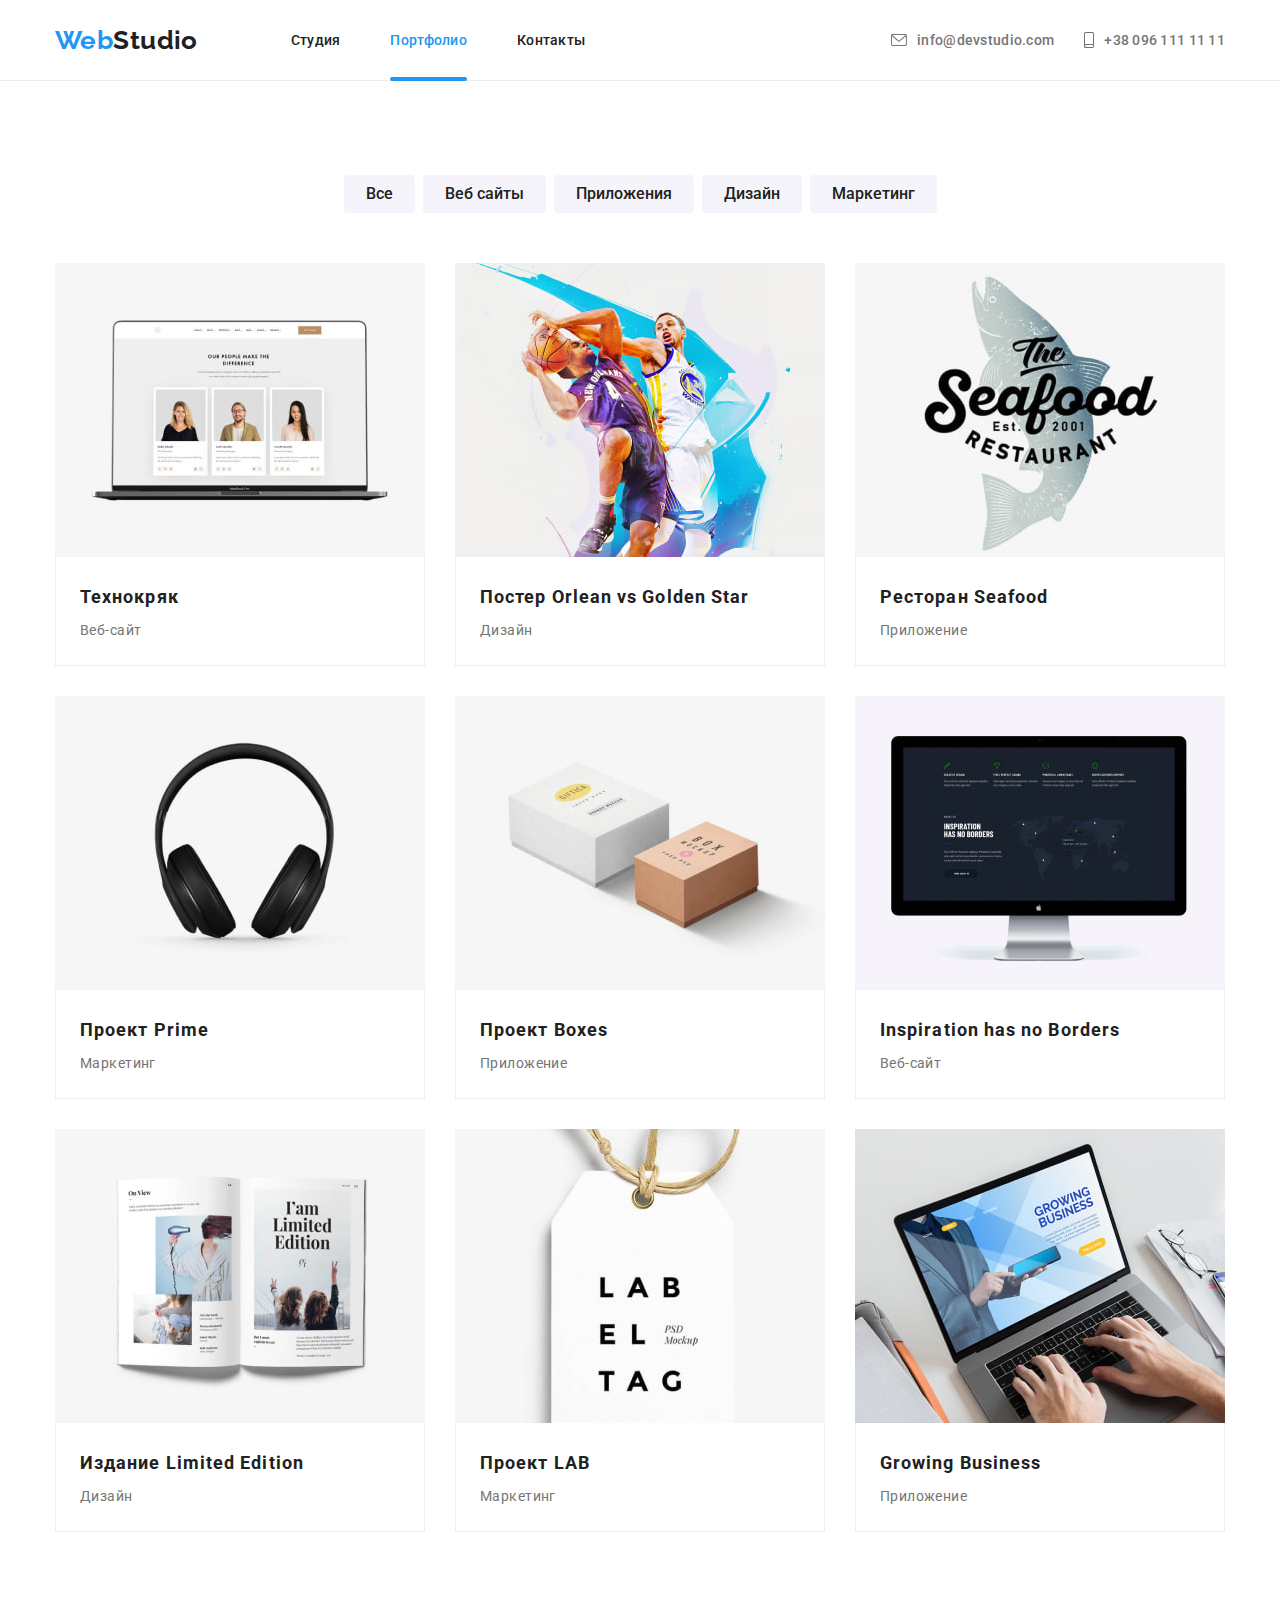
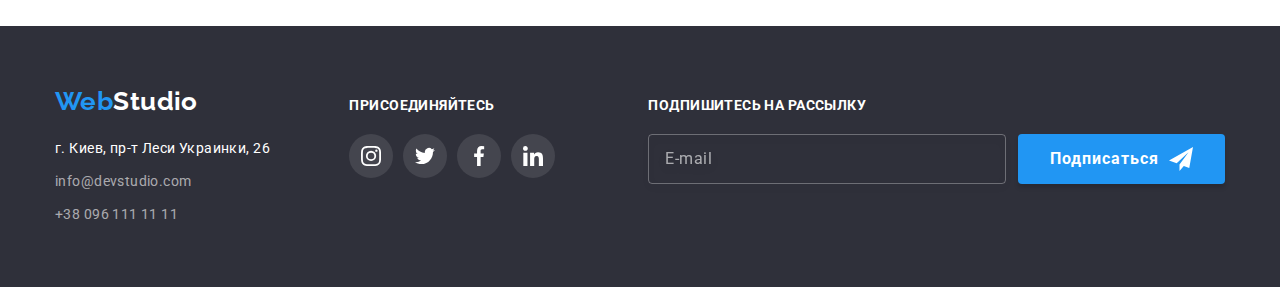
==== commit 75094a5a: "BAM portfolio.html" ====
--- a/portfolio.html
+++ b/portfolio.html
@@ -58,198 +58,228 @@
         <div class="container">
           <!--скрытый заголовок секции-->
           <h1 class="visually-hidden">Наши проекты</h1>
-          <ul class="portfolio-button">
-            <li class="item"><button class="button" type="button">Все</button></li>
-            <li class="item"><button class="button" type="button">Веб сайты</button></li>
-            <li class="item"><button class="button" type="button">Приложения</button></li>
-            <li class="item"><button class="button" type="button">Дизайн</button></li>
-            <li class="item"><button class="button" type="button">Маркетинг</button></li>
+          <ul class="filter__list">
+            <li class="filter__item"><button class="filter__button" type="button">Все</button></li>
+            <li class="filter__item">
+              <button class="filter__button" type="button">Веб сайты</button>
+            </li>
+            <li class="filter__item">
+              <button class="filter__button" type="button">Приложения</button>
+            </li>
+            <li class="filter__item">
+              <button class="filter__button" type="button">Дизайн</button>
+            </li>
+            <li class="filter__item">
+              <button class="filter__button" type="button">Маркетинг</button>
+            </li>
           </ul>
 
-          <ul class="project">
-            <li class="card">
-              <a class="portfolio" href="">
-                <div class="thumb">
-                  <img
-                    class="img"
+          <ul class="project__list">
+            <li class="project__item">
+              <a class="project__link" href="">
+                <div class="project__thumb">
+                  <img
+                    class="project__img"
                     src="./images/tehnokriak.jpg"
                     alt="Фото на мониторе ноутбука"
                     width="370"
                     height="294"
                   />
-                  <p class="img-dropdown">
-                    Ресурс предлагает комплексные предложения с разным уровнем функционала и
-                    сервисов. Все это позволит посетителю получить исчерпывающие сведения о компании
-                    или частном лице.
-                  </p>
-                </div>
-                <div class="project-card">
-                  <h2 class="title-project">Технокряк</h2>
-                  <p class="title-one">Веб-сайт</p>
-                </div>
-              </a>
-            </li>
-            <li class="card">
-              <a class="portfolio" href="">
-                <div class="thumb">
-                  <img
-                    class="img"
+                  <p class="project__dropdown">
+                    Ресурс предлагает комплексные предложения с разным уровнем функционала и
+                    сервисов. Все это позволит посетителю получить исчерпывающие сведения о компании
+                    или частном лице.
+                  </p>
+                </div>
+                <div class="project__card">
+                  <h2 class="project__title">Технокряк</h2>
+                  <p class="project__subtitle">Веб-сайт</p>
+                </div>
+              </a>
+            </li>
+
+            <li class="project__item">
+              <a class="project__link" href="">
+                <div class="project__thumb">
+                  <img
+                    class="project__img"
                     src="./images/basketbol.jpg"
                     alt="Два баскетболиста в прыжке с мячом"
                     width="370"
                     height="294"
                   />
-                  <p class="img-dropdown">
-                    Ресурс предлагает комплексные предложения с разным уровнем функционала и
-                    сервисов. Все это позволит посетителю получить исчерпывающие сведения о компании
-                    или частном лице.
-                  </p>
-                </div>
-                <div class="project-card">
-                  <h2 class="title-project">Постер <span lang="en">Orlean vs Golden Star</span></h2>
-                  <p class="title-one">Дизайн</p>
-                </div>
-              </a>
-            </li>
-            <li class="card">
-              <a class="portfolio" href="">
-                <div class="thumb">
-                  <img
-                    class="img"
+                  <p class="project__dropdown">
+                    Ресурс предлагает комплексные предложения с разным уровнем функционала и
+                    сервисов. Все это позволит посетителю получить исчерпывающие сведения о компании
+                    или частном лице.
+                  </p>
+                </div>
+                <div class="project__card">
+                  <h2 class="project__title">
+                    Постер <span lang="en">Orlean vs Golden Star</span>
+                  </h2>
+                  <p class="project__subtitle">Дизайн</p>
+                </div>
+              </a>
+            </li>
+
+            <li class="project__item">
+              <a class="project__link" href="">
+                <div class="project__thumb">
+                  <img
+                    class="project__img"
                     src="./images/seafood.jpg"
                     alt="Эмблема ресторана"
                     width="370"
                     height="294"
                   />
-                  <p class="img-dropdown">
-                    Ресурс предлагает комплексные предложения с разным уровнем функционала и
-                    сервисов. Все это позволит посетителю получить исчерпывающие сведения о компании
-                    или частном лице.
-                  </p>
-                </div>
-                <div class="project-card">
-                  <h2 class="title-project">Ресторан <span lang="en">Seafood</span></h2>
-                  <p class="title-one">Приложение</p>
-                </div>
-              </a>
-            </li>
-            <li class="card">
-              <a class="portfolio" href="">
-                <div class="thumb">
-                  <img
-                    class="img"
+                  <p class="project__dropdown">
+                    Ресурс предлагает комплексные предложения с разным уровнем функционала и
+                    сервисов. Все это позволит посетителю получить исчерпывающие сведения о компании
+                    или частном лице.
+                  </p>
+                </div>
+                <div class="project__card">
+                  <h2 class="project__title">Ресторан <span lang="en">Seafood</span></h2>
+                  <p class="project__subtitle">Приложение</p>
+                </div>
+              </a>
+            </li>
+
+            <li class="project__item">
+              <a class="project__link" href="">
+                <div class="project__thumb">
+                  <img
+                    class="project__img"
                     src="./images/headphone.jpg"
                     alt="Наушники"
                     width="370"
                     height="294"
                   />
-                  <p class="img-dropdown">
-                    Ресурс предлагает комплексные предложения с разным уровнем функционала и
-                    сервисов. Все это позволит посетителю получить исчерпывающие сведения о компании
-                    или частном лице.
-                  </p>
-                </div>
-                <div class="project-card">
-                  <h2 class="title-project">Проект <span lang="en">Prime</span></h2>
-                  <p class="title-one">Маркетинг</p>
-                </div>
-              </a>
-            </li>
-            <li class="card">
-              <a class="portfolio" href="">
-                <div class="thumb">
-                  <img class="img" src="./images/box.jpg" alt="Коробки" width="370" height="294" />
-                  <p class="img-dropdown">
-                    Ресурс предлагает комплексные предложения с разным уровнем функционала и
-                    сервисов. Все это позволит посетителю получить исчерпывающие сведения о компании
-                    или частном лице.
-                  </p>
-                </div>
-                <div class="project-card">
-                  <h2 class="title-project">Проект <span lang="en">Boxes</span></h2>
-                  <p class="title-one">Приложение</p>
-                </div>
-              </a>
-            </li>
-            <li class="card">
-              <a class="portfolio" href="">
-                <div class="thumb">
-                  <img
-                    class="img"
+                  <p class="project__dropdown">
+                    Ресурс предлагает комплексные предложения с разным уровнем функционала и
+                    сервисов. Все это позволит посетителю получить исчерпывающие сведения о компании
+                    или частном лице.
+                  </p>
+                </div>
+                <div class="project__card">
+                  <h2 class="project__title">Проект <span lang="en">Prime</span></h2>
+                  <p class="project__subtitle">Маркетинг</p>
+                </div>
+              </a>
+            </li>
+
+            <li class="project__item">
+              <a class="project__link" href="">
+                <div class="project__thumb">
+                  <img
+                    class="project__img"
+                    src="./images/box.jpg"
+                    alt="Коробки"
+                    width="370"
+                    height="294"
+                  />
+                  <p class="project__dropdown">
+                    Ресурс предлагает комплексные предложения с разным уровнем функционала и
+                    сервисов. Все это позволит посетителю получить исчерпывающие сведения о компании
+                    или частном лице.
+                  </p>
+                </div>
+                <div class="project__card">
+                  <h2 class="project__title">Проект <span lang="en">Boxes</span></h2>
+                  <p class="project__subtitle">Приложение</p>
+                </div>
+              </a>
+            </li>
+
+            <li class="project__item">
+              <a class="project__link" href="">
+                <div class="project__thumb">
+                  <img
+                    class="project__img"
                     src="./images/monitor.jpg"
                     alt="Монитор"
                     width="370"
                     height="294"
                   />
-                  <p class="img-dropdown">
-                    Ресурс предлагает комплексные предложения с разным уровнем функционала и
-                    сервисов. Все это позволит посетителю получить исчерпывающие сведения о компании
-                    или частном лице.
-                  </p>
-                </div>
-                <div class="project-card">
-                  <h2 class="title-project" lang="en">Inspiration has no Borders</h2>
-                  <p class="title-one">Веб-сайт</p>
-                </div>
-              </a>
-            </li>
-            <li class="card">
-              <a class="portfolio" href="">
-                <div class="thumb">
-                  <img
-                    class="img"
+                  <p class="project__dropdown">
+                    Ресурс предлагает комплексные предложения с разным уровнем функционала и
+                    сервисов. Все это позволит посетителю получить исчерпывающие сведения о компании
+                    или частном лице.
+                  </p>
+                </div>
+                <div class="project__card">
+                  <h2 class="project__title" lang="en">Inspiration has no Borders</h2>
+                  <p class="project__subtitle">Веб-сайт</p>
+                </div>
+              </a>
+            </li>
+
+            <li class="project__item">
+              <a class="project__link" href="">
+                <div class="project__thumb">
+                  <img
+                    class="project__img"
                     src="./images/book.jpg"
                     alt="Раскрытая книга"
                     width="370"
                     height="294"
                   />
-                  <p class="img-dropdown">
-                    Ресурс предлагает комплексные предложения с разным уровнем функционала и
-                    сервисов. Все это позволит посетителю получить исчерпывающие сведения о компании
-                    или частном лице.
-                  </p>
-                </div>
-                <div class="project-card">
-                  <h2 class="title-project">Издание <span lang="en">Limited Edition</span></h2>
-                  <p class="title-one">Дизайн</p>
-                </div>
-              </a>
-            </li>
-            <li class="card">
-              <a class="portfolio" href="">
-                <div class="thumb">
-                  <img class="img" src="./images/lab.jpg" alt="Бирка" width="370" height="294" />
-                  <p class="img-dropdown">
-                    Ресурс предлагает комплексные предложения с разным уровнем функционала и
-                    сервисов. Все это позволит посетителю получить исчерпывающие сведения о компании
-                    или частном лице.
-                  </p>
-                </div>
-                <div class="project-card">
-                  <h2 class="title-project">Проект <span lang="en">LAB</span></h2>
-                  <p class="title-one">Маркетинг</p>
-                </div>
-              </a>
-            </li>
-            <li class="card">
-              <a class="portfolio" href="">
-                <div class="thumb">
-                  <img
-                    class="img"
+                  <p class="project__dropdown">
+                    Ресурс предлагает комплексные предложения с разным уровнем функционала и
+                    сервисов. Все это позволит посетителю получить исчерпывающие сведения о компании
+                    или частном лице.
+                  </p>
+                </div>
+                <div class="project__card">
+                  <h2 class="project__title">Издание <span lang="en">Limited Edition</span></h2>
+                  <p class="project__subtitle">Дизайн</p>
+                </div>
+              </a>
+            </li>
+
+            <li class="project__item">
+              <a class="project__link" href="">
+                <div class="project__thumb">
+                  <img
+                    class="project__img"
+                    src="./images/lab.jpg"
+                    alt="Бирка"
+                    width="370"
+                    height="294"
+                  />
+                  <p class="project__dropdown">
+                    Ресурс предлагает комплексные предложения с разным уровнем функционала и
+                    сервисов. Все это позволит посетителю получить исчерпывающие сведения о компании
+                    или частном лице.
+                  </p>
+                </div>
+                <div class="project__card">
+                  <h2 class="project__title">Проект <span lang="en">LAB</span></h2>
+                  <p class="project__subtitle">Маркетинг</p>
+                </div>
+              </a>
+            </li>
+
+            <li class="project__item">
+              <a class="project__link" href="">
+                <div class="project__thumb">
+                  <img
+                    class="project__img"
                     src="./images/laptop.jpg"
                     alt="Человек работает за ноутбуком"
                     width="370"
                     height="294"
                   />
-                  <p class="img-dropdown">
-                    Ресурс предлагает комплексные предложения с разным уровнем функционала и
-                    сервисов. Все это позволит посетителю получить исчерпывающие сведения о компании
-                    или частном лице.
-                  </p>
-                </div>
-                <div class="project-card">
-                  <h2 class="title-project" lang="en">Growing Business</h2>
-                  <p class="title-one">Приложение</p>
+                  <p class="project__dropdown">
+                    Ресурс предлагает комплексные предложения с разным уровнем функционала и
+                    сервисов. Все это позволит посетителю получить исчерпывающие сведения о компании
+                    или частном лице.
+                  </p>
+                </div>
+                <div class="project__card">
+                  <h2 class="project__title" lang="en">Growing Business</h2>
+                  <p class="project__subtitle">Приложение</p>
                 </div>
               </a>
             </li>
--- a/css/styles.css
+++ b/css/styles.css
@@ -512,20 +512,17 @@
   padding-top: 94px;
   padding-bottom: 94px;
 }
-.portfolio {
-  text-decoration: none;
-}
+
 /*кнопки навигации портфолио*/
-.portfolio-button {
+.filter__list {
   display: flex;
   justify-content: center;
   margin-bottom: 50px;
 }
-.portfolio-button .item + .item {
+.filter__item + .filter__item {
   margin-left: 8px;
 }
-
-.portfolio-nav .button {
+.filter__button {
   border: none;
   border-radius: 4px;
   font-family: inherit;
@@ -541,64 +538,70 @@
   transition: background-color 250ms cubic-bezier(0.4, 0, 0.2, 1),
     color 250ms cubic-bezier(0.4, 0, 0.2, 1), box-shadow 250ms cubic-bezier(0.4, 0, 0.2, 1);
 }
-.portfolio-nav .button:hover,
-.portfolio-nav .button:focus {
+.filter__button:hover,
+.filter__button:focus {
   background-color: var(--accent-color);
   color: var(--primary-white-color);
   box-shadow: var(--box-shadow-port);
 }
 
 /*секция картинок-ссылок*/
-.project {
+.project__list {
   display: flex;
   flex-wrap: wrap;
 }
-
-.project .card {
+.project__item {
   width: calc((100% - 60px) / 3);
   margin-right: 30px;
   margin-bottom: 30px;
 }
 
-.card .portfolio {
+.project__link {
   display: block;
   transition: box-shadow 250ms cubic-bezier(0.4, 0, 0.2, 1);
 }
 
-.card .portfolio:hover,
-.card .portfolio:focus {
+.project__link:hover,
+.project__link:focus {
   box-shadow: var(--portfolio-box-shadow);
 }
 
-.project .card:nth-child(3n) {
+.project__item:nth-child(3n) {
   margin-right: 0;
 }
-.project .card:nth-last-child(-n + 3) {
+.project__item:nth-last-child(-n + 3) {
   margin-bottom: 0px;
 }
-
-.project .title-project {
+.project__link {
+  text-decoration: none;
+}
+.project__img {
+    display: block;
+    max-width: 100%;
+    height: auto;
+}
+.project__title {
   font-size: 18px;
   line-height: 2;
   letter-spacing: 0.06em;
   margin-bottom: 4px;
   color: var(--title-text-color);
 }
-.project .title-one {
+.project__subtitle {
   color: var(--primary-text-color);
 }
-.project-card {
+.project__card {
   padding: 22px 24px;
   border-left: 1px solid var(--border-cards-portfolio);
   border-right: 1px solid var(--border-cards-portfolio);
   border-bottom: 1px solid var(--border-cards-portfolio);
 }
-.portfolio .thumb {
+.project__thumb {
   position: relative;
   overflow: hidden;
 }
 
-.img-dropdown {
+.project__dropdown {
   position: absolute;
   display: flex;
   justify-content: center;
@@ -615,8 +618,8 @@
   transform: translateY(100%);
   transition: transform 250ms cubic-bezier(0.4, 0, 0.2, 1);
 }
-.card .portfolio:hover .img-dropdown,
-.card .portfolio:focus .img-dropdown {
+.project__link:hover .project__dropdown,
+.project__link:focus .project__dropdown {
   transform: translateY(0);
 }
 
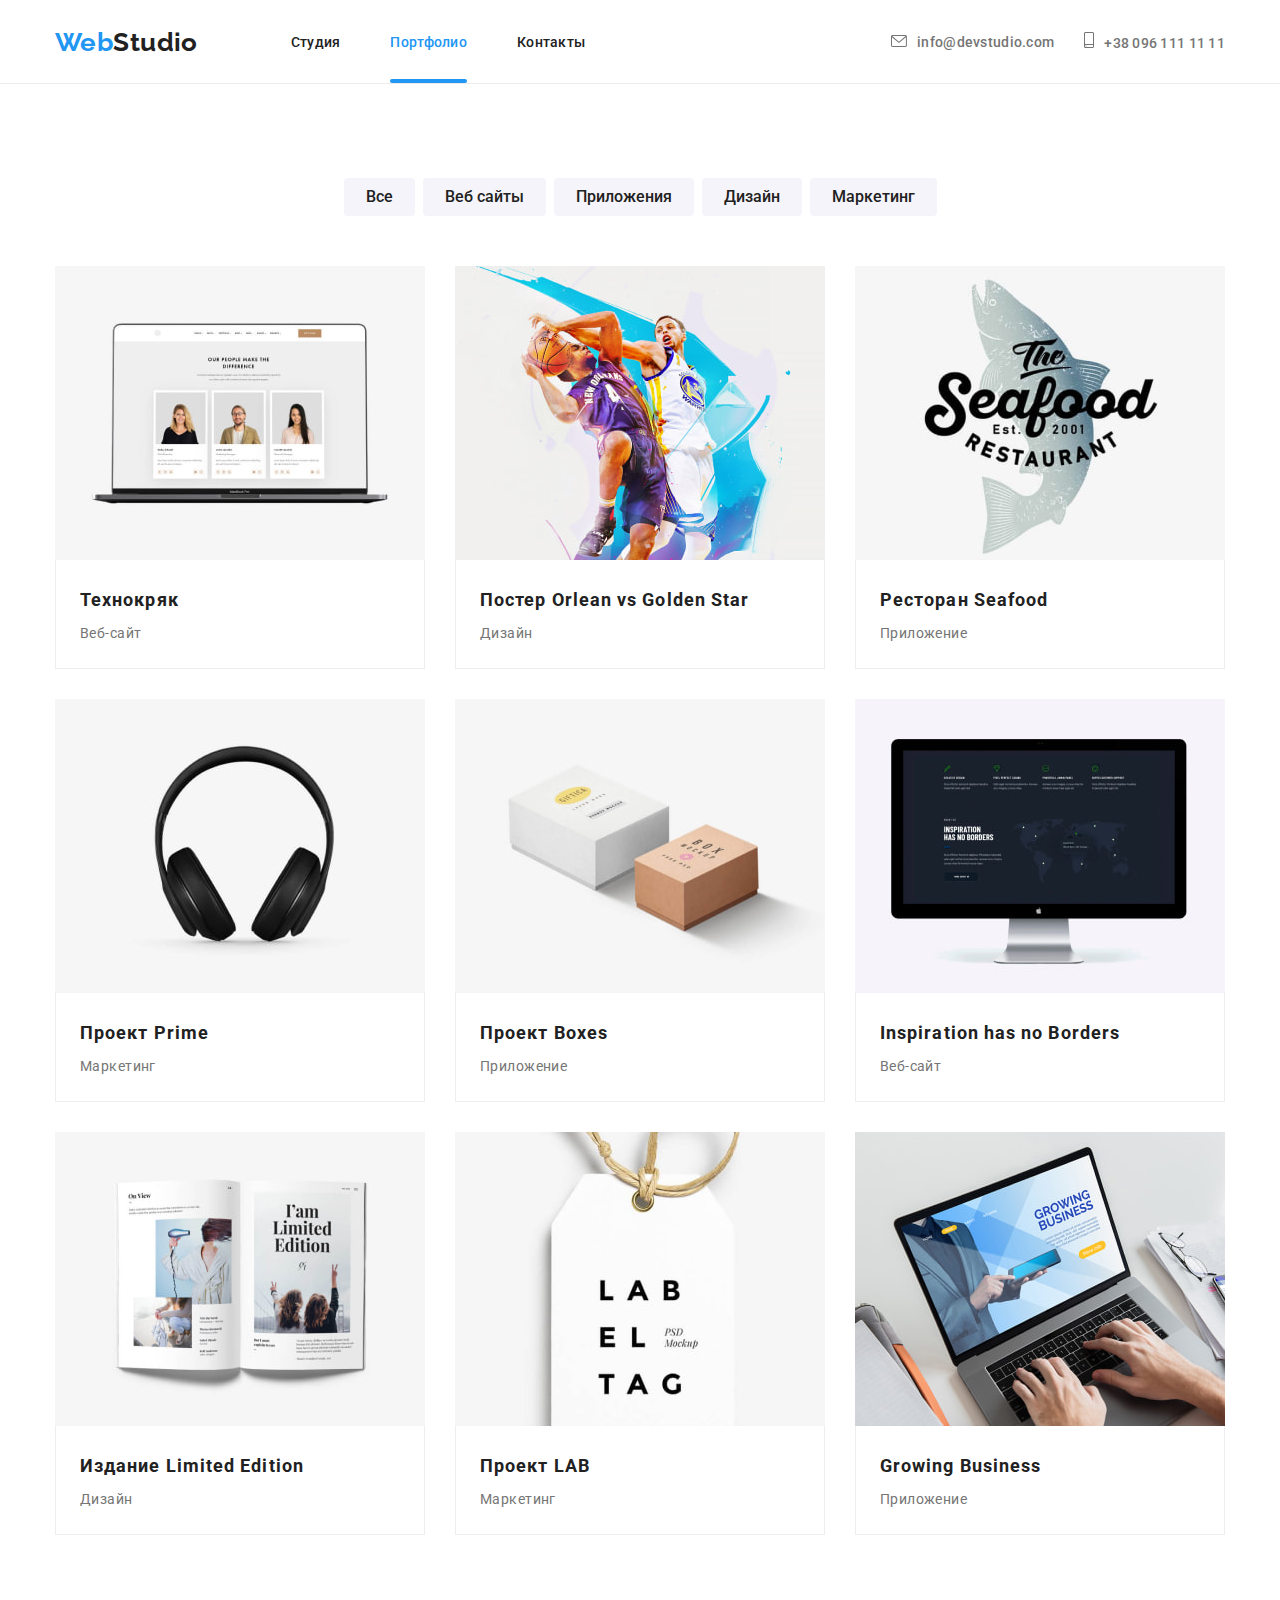
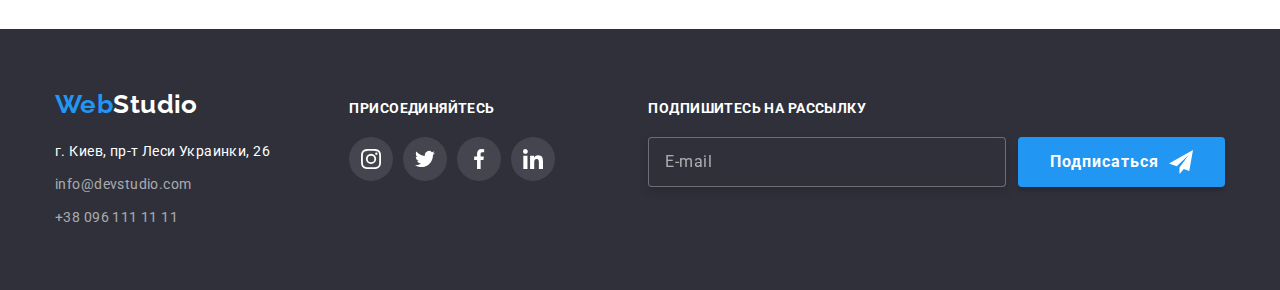
==== commit 0a85dff3: "рефакторинг CSS-кода проекта используя препроцессор SASS" ====
--- a/portfolio.html
+++ b/portfolio.html
@@ -13,7 +13,8 @@
       rel="stylesheet"
       href="https://cdnjs.cloudflare.com/ajax/libs/modern-normalize/1.1.0/modern-normalize.min.css"
     />
-    <link rel="stylesheet" href="./css/styles.css" />
+    <link rel="stylesheet" href="./css/main.min.css" />
+    <!-- <link rel="stylesheet" href="./css/styles.css" /> -->
   </head>
   <body class="body">
     <header class="headder">
--- a/css/main.min.css
+++ b/css/main.min.css
@@ -0,0 +1,2 @@
+h1,h2,h3,p,ul{margin:0;padding-left:0}.body{font-family:roboto, sans-serif;font-size:14px;line-height:1.71;letter-spacing:0.03em;background-color:#fff;color:#757575}ul{list-style:none}.container{margin-left:auto;margin-right:auto;width:1200px;padding-left:15px;padding-right:15px}.visually-hidden{position:absolute;width:1px;height:1px;margin:-1px;border:0;padding:0;white-space:nowrap;-webkit-clip-path:inset(100%);clip-path:inset(100%);clip:rect(0 0 0 0);overflow:hidden}.headder__container,.nav,.contact__item,.contact__link,.feature-list__content,.work__desc,.clients__list,.clients__links,.footer-form__button,.project__dropdown,.modal__button,.checkbox__label{display:-webkit-box;display:-ms-flexbox;display:flex;-webkit-box-align:center;-ms-flex-align:center;align-items:center}.benefits,.our-team,.clients,.portfolio-nav{padding-top:94px;padding-bottom:94px}.headder{border-bottom:1px solid #ececec}.headder__logo{padding-top:25px;padding-bottom:24px}.logo{font-family:raleway, sans-serif;font-weight:700;font-size:26px;line-height:1.19;text-decoration:none;color:#212121;-webkit-transition:color 250ms cubic-bezier(0.4, 0, 0.2, 1);transition:color 250ms cubic-bezier(0.4, 0, 0.2, 1)}.logo:hover,.logo:focus{color:#2196f3}.logo--accent{color:#2196f3}.site-nav{display:-webkit-box;display:-ms-flexbox;display:flex;margin-left:93px}.site-nav__item+.site-nav__item{margin-left:50px}.site-nav__link{display:block;padding-top:32px;padding-bottom:32px;font-weight:500;line-height:1.17;letter-spacing:0.02em;text-decoration:none;color:#212121;-webkit-transition:color 250ms cubic-bezier(0.4, 0, 0.2, 1);transition:color 250ms cubic-bezier(0.4, 0, 0.2, 1)}.site-nav__link:hover,.site-nav__link:focus{color:#2196f3}.site-nav__item{position:relative}.site-nav__link--activ{color:#2196f3}.site-nav__link--activ::after{position:absolute;content:'';height:4px;width:100%;left:0;bottom:-1px;border-radius:2px;background-color:#2196f3}.contact{display:-webkit-box;display:-ms-flexbox;display:flex;margin-left:auto}.contact__item+.contact__item{margin-left:30px}.contact__link{display:block;font-weight:500;line-height:1.17;letter-spacing:0.02em;text-decoration:none;color:#757575;-webkit-transition:color 250ms cubic-bezier(0.4, 0, 0.2, 1);transition:color 250ms cubic-bezier(0.4, 0, 0.2, 1);padding-top:32px;padding-bottom:32px}.contact__link:hover,.contact__link:focus{color:#2196f3}.contact__icon{margin-right:10px;fill:currentColor}.hero{margin-left:auto;margin-right:auto;padding-top:200px;padding-bottom:200px;background-image:-webkit-gradient(linear, left top, right top, from(rgba(47,48,58,0.4)), to(rgba(47,48,58,0.4))),url(../images/hero-background.jpg);background-image:linear-gradient(to right, rgba(47,48,58,0.4), rgba(47,48,58,0.4)),url(../images/hero-background.jpg);background-repeat:no-repeat;background-position:center;background-size:cover;height:600px;max-width:1600px;text-align:center;background-color:#c4c4c4}.hero__title{margin-bottom:30px;font-weight:900;font-size:44px;line-height:1.36;letter-spacing:0.06em;text-transform:uppercase;color:#fff}.button{padding:10px 32px;border:none;border-radius:4px;cursor:pointer;font-weight:700;font-size:16px;line-height:1.88;letter-spacing:0.06em;background-color:#2196f3;-webkit-box-shadow:0px 4px 4px rgba(0,0,0,0.15);box-shadow:0px 4px 4px rgba(0,0,0,0.15);color:#fff;font-family:inherit;-webkit-transition:background-color 250ms cubic-bezier(0.4, 0, 0.2, 1);transition:background-color 250ms cubic-bezier(0.4, 0, 0.2, 1)}.button:hover,.button:focus{background-color:#188ce8}.feature-list{display:-webkit-box;display:-ms-flexbox;display:flex}.feature-list__item+.feature-list__item{margin-left:30px}.feature-list__content{-webkit-box-pack:center;-ms-flex-pack:center;justify-content:center;background-color:#f5f4fa;width:270px;height:120px;margin-bottom:30px}.feature-list__item{width:270px}.feature-list__title{font-weight:700;font-size:14px;line-height:1.14;text-transform:uppercase;margin-bottom:10px;color:#212121}.work__img{display:-webkit-box;display:-ms-flexbox;display:flex;max-width:100%}.work__item+.work__item{margin-left:30px}.work{padding-bottom:94px}.section-title{font-weight:700;font-size:36px;line-height:1.17;margin-bottom:50px;text-align:center;margin-bottom:50px;color:#212121}.work__thumb{position:relative}.work__desc{-webkit-box-pack:center;-ms-flex-pack:center;justify-content:center;position:absolute;left:0;bottom:0;width:100%;height:70px;background-color:rgba(47,48,58,0.8);font-weight:700;line-height:1.14;text-transform:uppercase;color:#fff}.our-team{background-color:#f5f4fa}.our-team__list{display:-webkit-box;display:-ms-flexbox;display:flex}.our-team__item+.our-team__item{margin-left:30px}.our-team__item{width:270px;-webkit-box-shadow:0px 1px 3px rgba(0,0,0,0.12),0px 1px 1px rgba(0,0,0,0.14),0px 2px 1px rgba(0,0,0,0.2);box-shadow:0px 1px 3px rgba(0,0,0,0.12),0px 1px 1px rgba(0,0,0,0.14),0px 2px 1px rgba(0,0,0,0.2)}.our-team__img{display:block;max-width:100%;height:auto}.our-team__desc{padding:30px 32px;border-radius:0px 0px 4px 4px;background-color:#fff}.our-team__title{font-weight:500;font-size:16px;line-height:1.19;margin-bottom:10px;text-align:center;color:#212121}.our-team__position{font-size:16px;line-height:1.19;text-align:center;margin-bottom:16px}.socials{display:-webkit-box;display:-ms-flexbox;display:flex;width:206px;height:44px}.social__item:not(:last-child){margin-right:10px}.social__links{display:-webkit-box;display:-ms-flexbox;display:flex;-webkit-box-pack:center;-ms-flex-pack:center;justify-content:center;-webkit-box-align:center;-ms-flex-align:center;align-items:center;border-radius:50%;width:44px;height:44px;fill:#afb1b8;-webkit-transition:fill 250ms cubic-bezier(0.4, 0, 0.2, 1),background-color 250ms cubic-bezier(0.4, 0, 0.2, 1);transition:fill 250ms cubic-bezier(0.4, 0, 0.2, 1),background-color 250ms cubic-bezier(0.4, 0, 0.2, 1)}.social__links:hover,.social__links:focus{fill:#fff;background-color:#2196f3}.clients__list{-webkit-box-pack:center;-ms-flex-pack:center;justify-content:center}.clients__links{-webkit-box-pack:center;-ms-flex-pack:center;justify-content:center;border:1px solid #afb1b8;border-radius:4px;width:170px;height:92px;fill:#afb1b8;-webkit-transition:fill 250ms cubic-bezier(0.4, 0, 0.2, 1),border 250ms cubic-bezier(0.4, 0, 0.2, 1);transition:fill 250ms cubic-bezier(0.4, 0, 0.2, 1),border 250ms cubic-bezier(0.4, 0, 0.2, 1)}.clients__links:hover,.clients__links:focus{border:1px solid #2196f3;fill:#2196f3}.clients__item:not(:last-child){margin-right:30px}.footer{padding-top:60px;padding-bottom:60px;background-color:#2f303a}.footer__container{display:-webkit-box;display:-ms-flexbox;display:flex;-webkit-box-align:baseline;-ms-flex-align:baseline;align-items:baseline}.footer__logo{display:block;margin-bottom:20px;color:#fff;-webkit-transition:color 250ms cubic-bezier(0.4, 0, 0.2, 1);transition:color 250ms cubic-bezier(0.4, 0, 0.2, 1)}.footer__logo:hover,.footer__logo:focus{color:#2196f3}.footer__address{margin-right:70px;width:231px}.address{font-style:normal}.address__title{margin-bottom:9px;color:#fff}.address__link{display:inline-block;text-decoration:none;color:rgba(255,255,255,0.6);-webkit-transition:color 250ms cubic-bezier(0.4, 0, 0.2, 1);transition:color 250ms cubic-bezier(0.4, 0, 0.2, 1)}.address__link:hover,.address__link:focus{color:#2196f3}.address__item:not(:last-child){margin-bottom:9px}.join{margin-right:93px;width:206px}.footer__title{margin-bottom:20px;color:#fff;font-weight:700;font-size:14px;line-height:1.14;text-transform:uppercase}.join__item{border-radius:50%;background-color:rgba(255,255,255,0.1)}.join__icon{fill:#fff}.footer-form{display:-webkit-box;display:-ms-flexbox;display:flex}.footer-form__mail{padding:15px 16px;margin-right:12px;width:358px;height:50px;border:1px solid rgba(255,255,255,0.3);background-color:#2f303a;-webkit-filter:drop-shadow(0px 4px 4px rgba(0,0,0,0.15));filter:drop-shadow(0px 4px 4px rgba(0,0,0,0.15));border-radius:4px;-webkit-transition:border 250ms cubic-bezier(0.4, 0, 0.2, 1);transition:border 250ms cubic-bezier(0.4, 0, 0.2, 1)}.footer-form__mail::-webkit-input-placeholder{font-size:16px;line-height:1.25;letter-spacing:0.03em;color:rgba(255,255,255,0.6)}.footer-form__mail:-ms-input-placeholder{font-size:16px;line-height:1.25;letter-spacing:0.03em;color:rgba(255,255,255,0.6)}.footer-form__mail::-ms-input-placeholder{font-size:16px;line-height:1.25;letter-spacing:0.03em;color:rgba(255,255,255,0.6)}.footer-form__mail::placeholder{font-size:16px;line-height:1.25;letter-spacing:0.03em;color:rgba(255,255,255,0.6)}.footer-form__mail:hover,.footer-form__mail:focus{border:1px solid #2196f3}.footer-form__button{-webkit-box-pack:center;-ms-flex-pack:center;justify-content:center}.footer-form__icon{margin-left:10px}.filter__list{display:-webkit-box;display:-ms-flexbox;display:flex;-webkit-box-pack:center;-ms-flex-pack:center;justify-content:center;margin-bottom:50px}.filter__item+.filter__item{margin-left:8px}.filter__button{border:none;border-radius:4px;font-family:inherit;font-weight:500;font-size:16px;line-height:1.63;cursor:pointer;text-align:center;padding:6px 22px;display:block;background-color:#f5f4fa;color:#212121;-webkit-transition:background-color 250ms cubic-bezier(0.4, 0, 0.2, 1),color 250ms cubic-bezier(0.4, 0, 0.2, 1),-webkit-box-shadow 250ms cubic-bezier(0.4, 0, 0.2, 1);transition:background-color 250ms cubic-bezier(0.4, 0, 0.2, 1),color 250ms cubic-bezier(0.4, 0, 0.2, 1),-webkit-box-shadow 250ms cubic-bezier(0.4, 0, 0.2, 1);transition:background-color 250ms cubic-bezier(0.4, 0, 0.2, 1),color 250ms cubic-bezier(0.4, 0, 0.2, 1),box-shadow 250ms cubic-bezier(0.4, 0, 0.2, 1);transition:background-color 250ms cubic-bezier(0.4, 0, 0.2, 1),color 250ms cubic-bezier(0.4, 0, 0.2, 1),box-shadow 250ms cubic-bezier(0.4, 0, 0.2, 1),-webkit-box-shadow 250ms cubic-bezier(0.4, 0, 0.2, 1)}.filter__button:hover,.filter__button:focus{background-color:#2196f3;color:#fff;-webkit-box-shadow:0px 3px 1px rgba(0,0,0,0.1),0px 1px 2px rgba(0,0,0,0.08),0px 2px 2px rgba(0,0,0,0.12);box-shadow:0px 3px 1px rgba(0,0,0,0.1),0px 1px 2px rgba(0,0,0,0.08),0px 2px 2px rgba(0,0,0,0.12)}.project__list{display:-webkit-box;display:-ms-flexbox;display:flex;-ms-flex-wrap:wrap;flex-wrap:wrap}.project__item{width:calc((100% - 60px) / 3);margin-right:30px;margin-bottom:30px}.project__item:nth-child(3n){margin-right:0}.project__item:nth-last-child(-n+3){margin-bottom:0px}.project__link{display:block;-webkit-transition:-webkit-box-shadow 250ms cubic-bezier(0.4, 0, 0.2, 1);transition:-webkit-box-shadow 250ms cubic-bezier(0.4, 0, 0.2, 1);transition:box-shadow 250ms cubic-bezier(0.4, 0, 0.2, 1);transition:box-shadow 250ms cubic-bezier(0.4, 0, 0.2, 1), -webkit-box-shadow 250ms cubic-bezier(0.4, 0, 0.2, 1)}.project__link:hover,.project__link:focus{-webkit-box-shadow:0px 1px 1px rgba(0,0,0,0.12),0px 4px 4px rgba(0,0,0,0.06),1px 4px 6px rgba(0,0,0,0.16);box-shadow:0px 1px 1px rgba(0,0,0,0.12),0px 4px 4px rgba(0,0,0,0.06),1px 4px 6px rgba(0,0,0,0.16)}.project__link{text-decoration:none}.project__img{display:block;max-width:100%;height:auto}.project__title{font-size:18px;line-height:2;letter-spacing:0.06em;margin-bottom:4px;color:#212121}.project__subtitle{color:#757575}.project__card{padding:22px 24px;border-left:1px solid #eee;border-right:1px solid #eee;border-bottom:1px solid #eee}.project__thumb{position:relative;overflow:hidden}.project__dropdown{position:absolute;-webkit-box-pack:center;-ms-flex-pack:center;justify-content:center;padding:63px 24px;top:0;left:0;width:100%;height:100%;background-color:rgba(33,150,243,0.9);font-size:18px;line-height:1.56;color:#fff;-webkit-transform:translateY(100%);transform:translateY(100%);-webkit-transition:-webkit-transform 250ms cubic-bezier(0.4, 0, 0.2, 1);transition:-webkit-transform 250ms cubic-bezier(0.4, 0, 0.2, 1);transition:transform 250ms cubic-bezier(0.4, 0, 0.2, 1);transition:transform 250ms cubic-bezier(0.4, 0, 0.2, 1), -webkit-transform 250ms cubic-bezier(0.4, 0, 0.2, 1)}.project__link:hover .project__dropdown,.project__link:focus .project__dropdown{-webkit-transform:translateY(0);transform:translateY(0)}.backdrop{position:fixed;top:0;left:0;width:100%;height:100%;background-color:rgba(0,0,0,0.2);opacity:1;-webkit-transition:opacity 250ms cubic-bezier(0.4, 0, 0.2, 1),visibility 250ms cubic-bezier(0.4, 0, 0.2, 1);transition:opacity 250ms cubic-bezier(0.4, 0, 0.2, 1),visibility 250ms cubic-bezier(0.4, 0, 0.2, 1)}.backdrop.is-hidden{visibility:hidden;opacity:0;pointer-events:none}.backdrop.is-hidden .modal{-webkit-transform:translate(-50%, -50%) scale(0);transform:translate(-50%, -50%) scale(0)}.modal{padding:40px;position:absolute;top:50%;left:50%;min-width:528px;min-height:581px;background-color:#fff;-webkit-box-shadow:0px 1px 3px rgba(0,0,0,0.12),0px 1px 1px rgba(0,0,0,0.14),0px 2px 1px rgba(0,0,0,0.2);box-shadow:0px 1px 3px rgba(0,0,0,0.12),0px 1px 1px rgba(0,0,0,0.14),0px 2px 1px rgba(0,0,0,0.2);border-radius:4px;opacity:1;-webkit-transform:translate(-50%, -50%) scale(1);transform:translate(-50%, -50%) scale(1);-webkit-transition:-webkit-transform 250ms cubic-bezier(0.4, 0, 0.2, 1);transition:-webkit-transform 250ms cubic-bezier(0.4, 0, 0.2, 1);transition:transform 250ms cubic-bezier(0.4, 0, 0.2, 1);transition:transform 250ms cubic-bezier(0.4, 0, 0.2, 1), -webkit-transform 250ms cubic-bezier(0.4, 0, 0.2, 1)}.modal__button{-webkit-box-pack:center;-ms-flex-pack:center;justify-content:center;position:absolute;padding:0;top:8px;right:8px;width:30px;height:30px;border:1px solid rgba(0,0,0,0.1);border-radius:50%;background-color:#fff;cursor:pointer;fill:#000;-webkit-transition:fill 250ms cubic-bezier(0.4, 0, 0.2, 1);transition:fill 250ms cubic-bezier(0.4, 0, 0.2, 1)}.modal__button:hover,.modal__button:focus{fill:#2196f3}.form__title{margin-bottom:12px;color:#212121;font-weight:700;font-size:20px;line-height:1.15;text-align:center;letter-spacing:0.03em}.form{text-align:center}.form__field{display:-webkit-box;display:-ms-flexbox;display:flex;-webkit-box-orient:vertical;-webkit-box-direction:normal;-ms-flex-direction:column;flex-direction:column;margin-bottom:10px}.form__input{padding:12px 16px 12px 42px;width:100%;height:40px;border:1px solid rgba(33,33,33,0.2);border-radius:4px;cursor:pointer;-webkit-transition:border 250ms cubic-bezier(0.4, 0, 0.2, 1),outline-color 250ms cubic-bezier(0.4, 0, 0.2, 1),fill 250ms cubic-bezier(0.4, 0, 0.2, 1);transition:border 250ms cubic-bezier(0.4, 0, 0.2, 1),outline-color 250ms cubic-bezier(0.4, 0, 0.2, 1),fill 250ms cubic-bezier(0.4, 0, 0.2, 1)}.form__input:hover,.form__input:focus{border:1px solid #2196f3;outline-color:#2196f3}.form__input:focus-within>.form__icon{fill:#2196f3}.form__input:hover ~ .form__icon{fill:#2196f3}.form__text{text-align:left;margin-bottom:4px;font-size:12px;line-height:1.17;letter-spacing:0.01em;color:#757575}.form__thumb{position:relative}.form__icon{position:absolute;top:50%;left:12px;-webkit-transform:translateY(-50%);transform:translateY(-50%);cursor:pointer;fill:#212121;-webkit-transition:fill 250ms cubic-bezier(0.4, 0, 0.2, 1);transition:fill 250ms cubic-bezier(0.4, 0, 0.2, 1)}.form__field--comment{margin-bottom:20px}.form__textarea{padding:12px 16px;border:1px solid rgba(33,33,33,0.2);border-radius:4px;resize:none;width:100%;height:120px;cursor:pointer;-webkit-transition:border 250ms cubic-bezier(0.4, 0, 0.2, 1),outline-color 250ms cubic-bezier(0.4, 0, 0.2, 1);transition:border 250ms cubic-bezier(0.4, 0, 0.2, 1),outline-color 250ms cubic-bezier(0.4, 0, 0.2, 1)}.form__textarea::-webkit-input-placeholder{font-size:12px;line-height:1.17;letter-spacing:0.01em;color:rgba(117,117,117,0.5)}.form__textarea:-ms-input-placeholder{font-size:12px;line-height:1.17;letter-spacing:0.01em;color:rgba(117,117,117,0.5)}.form__textarea::-ms-input-placeholder{font-size:12px;line-height:1.17;letter-spacing:0.01em;color:rgba(117,117,117,0.5)}.form__textarea::placeholder{font-size:12px;line-height:1.17;letter-spacing:0.01em;color:rgba(117,117,117,0.5)}.form__textarea:hover,.form__textarea:focus{border:1px solid #2196f3;outline-color:#2196f3}.checkbox{margin-bottom:30px}.checkbox__icon{margin-right:4px;width:16px;height:15px;border:2px solid #212121;border-radius:2px}.checkbox__input:checked+.checkbox__icon{background-color:#2196f3;border-color:#2196f3;background-origin:border-box}.checkbox__input:focus+.checkbox__icon,.checkbox__input:hover+.checkbox__icon{border-color:#2196f3}.checkbox__label{-webkit-box-pack:center;-ms-flex-pack:center;justify-content:center;font-size:14px;line-height:1.17;letter-spacing:0.03em;color:#757575;cursor:pointer}.checkbox__input{-webkit-appearance:none;-moz-appearance:none;appearance:none;position:absolute}.checkbox__conditions{color:#2196f3;-webkit-text-decoration-line:underline;text-decoration-line:underline}.checkbox__button{padding:10px 55px 10px 56px}
+/*# sourceMappingURL=main.min.css.map */--- a/css/styles.css
+++ b/css/styles.css
@@ -36,8 +36,7 @@
 h3,
 p,
 ul {
-  margin-top: 0;
-  margin-bottom: 0;
+  margin: 0;
   padding-left: 0;
 }
 .body {
@@ -134,8 +133,6 @@
   border-radius: 2px;
   background-color: var(--accent-color);
 }
-
-
 .contact {
   display: flex;
   margin-left: auto;
@@ -480,7 +477,7 @@
   margin-right: 12px;
   width: 358px;
   height: 50px;
-  background-color: var(--background-footter-mail);
+  /* background-color: var(--background-footter-mail); */
   border: 1px solid rgba(255, 255, 255, 0.3);
   filter: drop-shadow(0px 4px 4px rgba(0, 0, 0, 0.15));
   border-radius: 4px;
@@ -659,7 +656,7 @@
   transition: transform 250ms cubic-bezier(0.4, 0, 0.2, 1);
 }
 
-.modal-button {
+.modal__button {
   display: flex;
   justify-content: center;
   align-items: center;
@@ -676,12 +673,11 @@
   fill: var(--modal-button);
   transition: fill 250ms cubic-bezier(0.4, 0, 0.2, 1);
 }
-.modal-button:hover,
-.modal-button:focus {
+.modal__button:hover,
+.modal__button:focus {
   fill: var(--accent-color);
 }
-
-.modal-title {
+.form__title {
   margin-bottom: 12px;
   color: var(--title-text-color);
   font-weight: 700;
@@ -693,13 +689,13 @@
 .form {
   text-align: center;
 }
-.form-field {
+.form__field {
   display: flex;
   flex-direction: column;
   margin-bottom: 10px;
  }
  
-.input {
+.form__input {
   padding: 12px 16px 12px 42px;
   width: 100%;
   height: 40px;
@@ -709,23 +705,30 @@
   transition: border 250ms cubic-bezier(0.4, 0, 0.2, 1), outline-color 250ms cubic-bezier(0.4, 0, 0.2, 1), fill 250ms cubic-bezier(0.4, 0, 0.2, 1);
 } 
 
-.input:hover,
-.input:focus {
+.form__input:hover,
+.form__input:focus {
   border: 1px solid var(--accent-color);
   outline-color: var(--accent-color);
   }
 
-.input:focus-within > .form-icon {
+.form__input:focus-within > .form__icon {
   fill: var(--accent-color);
 } 
-.input:hover ~ .form-icon {
+.form__input:hover ~ .form__icon {
   fill: var(--accent-color);
 } 
-
-.input-thumb {
+.form__text {
+  text-align: left;
+  margin-bottom: 4px;
+  font-size: 12px;
+  line-height: 1.17;
+  letter-spacing: 0.01em;
+  color: var(--primary-text-color);
+}
+.form__thumb {
   position: relative;
  } 
- .form-icon {
+ .form__icon {
   position: absolute;
   top: 50%;
   left: 12px;
@@ -734,8 +737,10 @@
   fill: var(--title-text-color);
   transition: fill 250ms cubic-bezier(0.4, 0, 0.2, 1);
  } 
-
-.textarea {
+.form__field--comment {
+  margin-bottom: 20px;
+}
+.form__textarea {
   padding: 12px 16px;
   border: 1px solid var(--border-form);
   border-radius: 4px;
@@ -745,48 +750,39 @@
   cursor: pointer;
   transition: border 250ms cubic-bezier(0.4, 0, 0.2, 1), outline-color 250ms cubic-bezier(0.4, 0, 0.2, 1);
 }
-
-.textarea::placeholder {
+.form__textarea::placeholder {
   font-size: 12px;
   line-height: 1.17;
   letter-spacing: 0.01em;
   color: var(--placeholder-color);
 }
-.textarea:hover,
-.textarea:focus {
+.form__textarea:hover,
+.form__textarea:focus {
   border: 1px solid var(--accent-color);
   outline-color: var(--accent-color);
   }
-.form-comment {
-  margin-bottom: 20px;
-}
-.form-checkbox {
+
+.checkbox {
   margin-bottom: 30px;
 }
-.icon-check{
+.checkbox__icon{
   margin-right: 4px; 
   width: 16px;
   height: 15px;
   border: 2px solid var(--title-text-color);
   border-radius: 2px;
 }
-.license:checked + .icon-check{
+.checkbox__input:checked + .checkbox__icon{
   background-color: var(--accent-color);
   border-color: var(--accent-color);
   background-origin: border-box;
 }
-.license:focus + .icon-check{
+.checkbox__input:focus + .checkbox__icon,
+.checkbox__input:hover + .checkbox__icon {
   border-color: var(--accent-color);
 }
-.form-text {
-  text-align: left;
-  margin-bottom: 4px;
-  font-size: 12px;
-  line-height: 1.17;
-  letter-spacing: 0.01em;
-  color: var(--primary-text-color);
-}
-.form-license {
+
+.checkbox__label {
   display: flex;
   align-items: center;
   justify-content: center;
@@ -796,12 +792,14 @@
   color: var(--primary-text-color);
   cursor: pointer;
 }
-.conditions {
+.checkbox__input {
+  appearance:none;
+  position: absolute;
+}
+.checkbox__conditions {
   color: var(--accent-color);
   text-decoration-line: underline;
 }
-
-.license {
-  appearance:none;
-  position: absolute;
-}+.checkbox__button {
+  padding: 10px 55px 10px 56px;
+}
